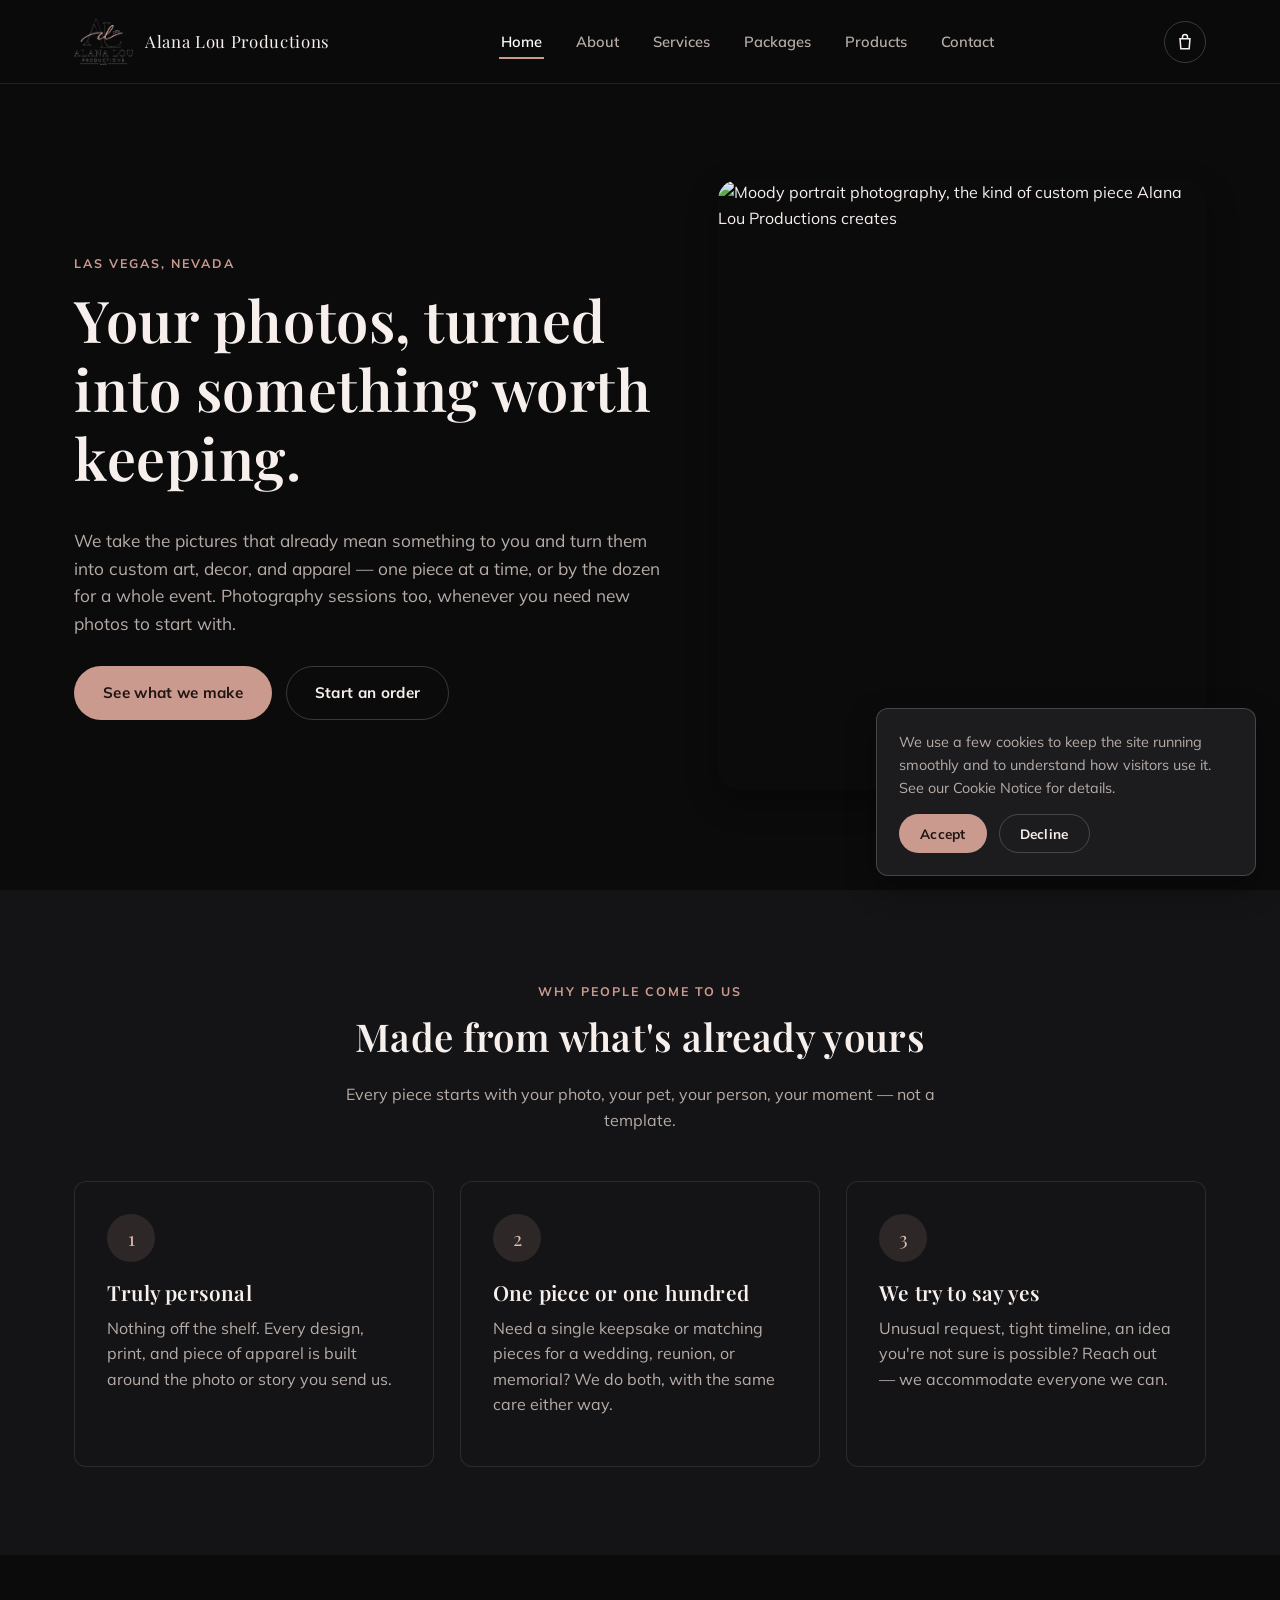
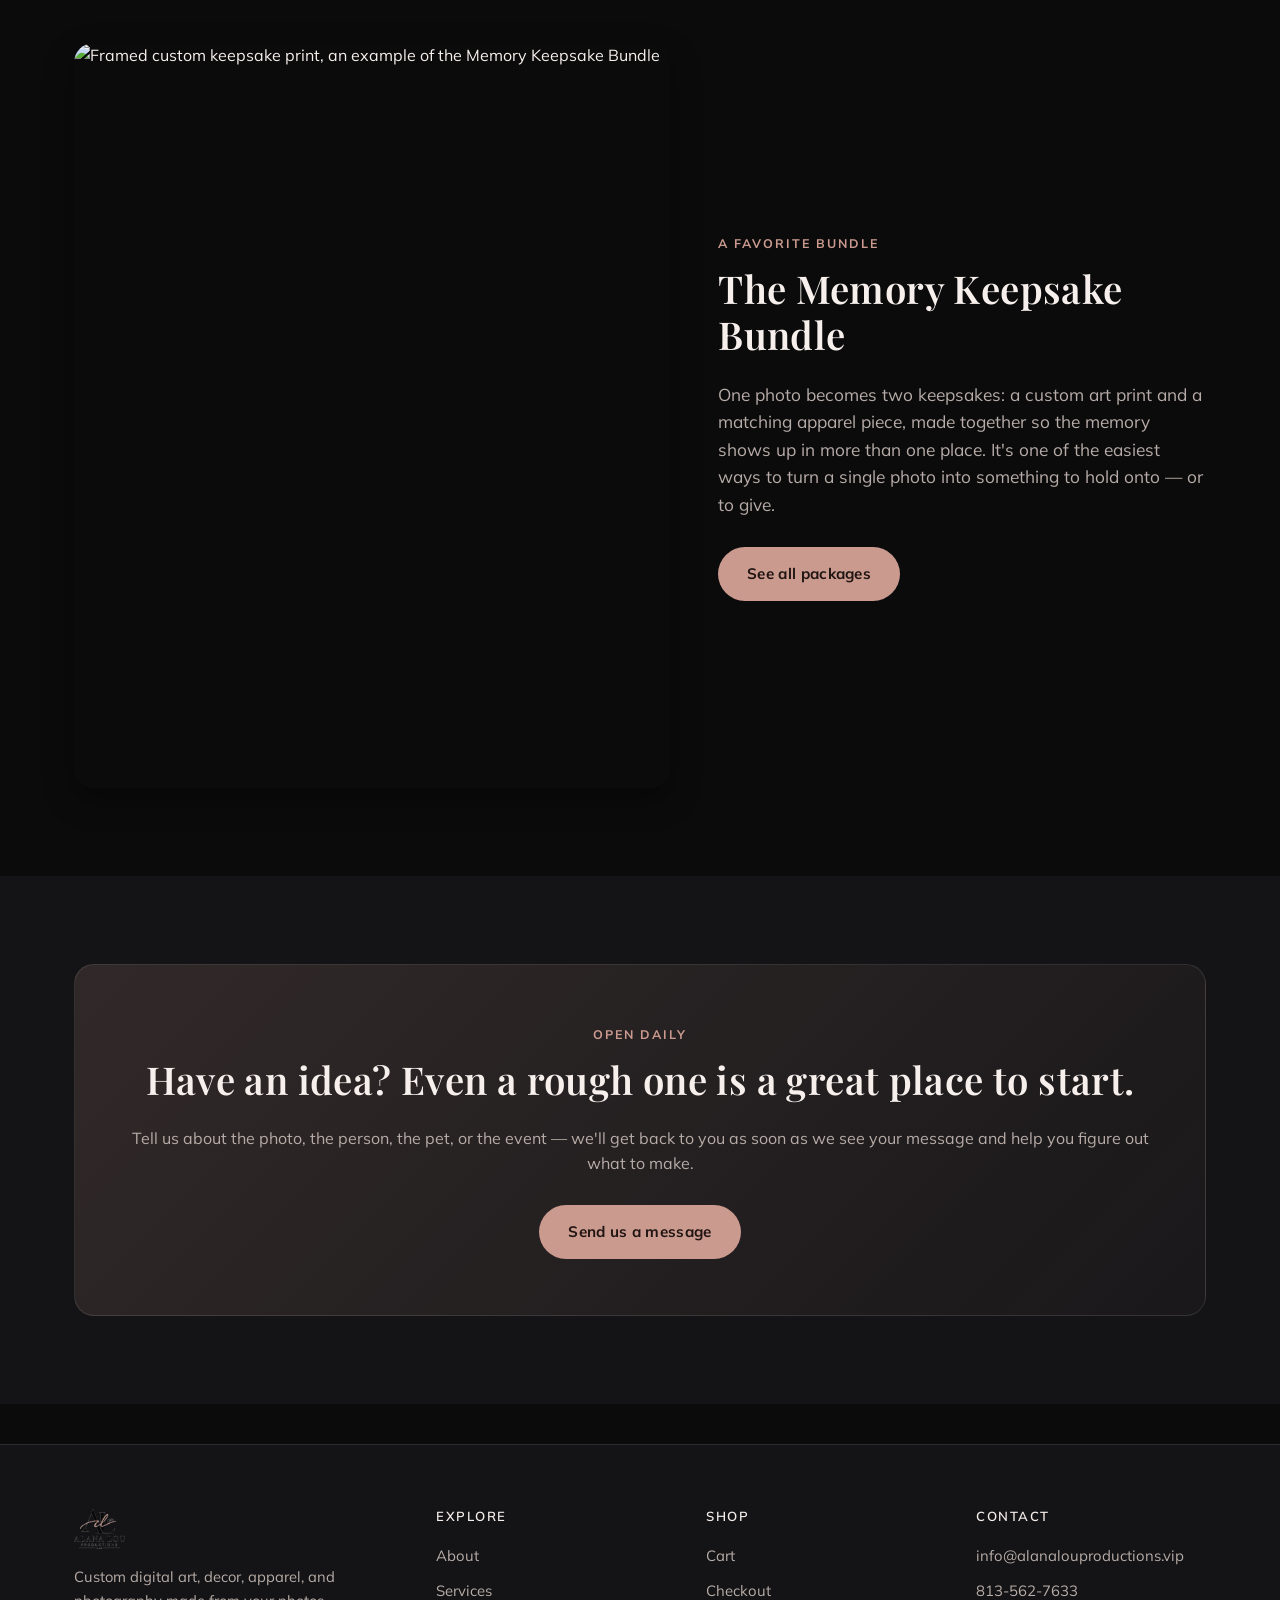
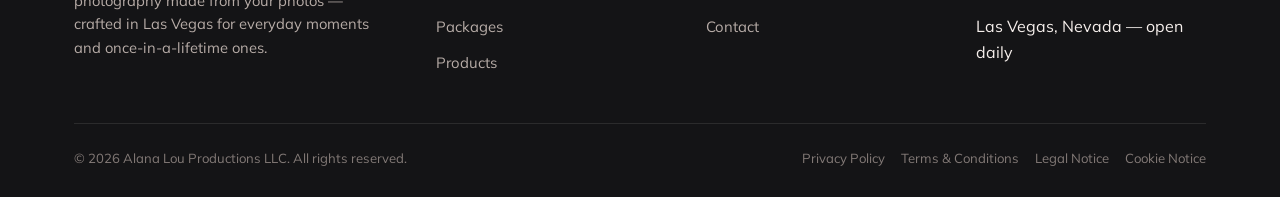
==== index.html @ 165424cf "Build full static site for Alana Lou Productions LLC Custom digital art, decor, apparel, and photogr" ====
<!DOCTYPE html>
<html lang="en">
<head>
<meta charset="UTF-8">
<meta name="viewport" content="width=device-width, initial-scale=1.0">
<title>Alana Lou Productions LLC | Custom Art, Decor &amp; Photography in Las Vegas, NV</title>
<meta name="description" content="Alana Lou Productions LLC turns your photos into custom art, decor, apparel, and keepsakes — plus photography and bulk orders for celebrations and tributes. Based in Las Vegas, NV.">
<link rel="icon" type="image/png" sizes="32x32" href="assets/images/favicon-32.png">
<link rel="icon" type="image/png" sizes="192x192" href="assets/images/favicon-192.png">
<link rel="apple-touch-icon" href="assets/images/favicon-192.png">
<link rel="stylesheet" href="assets/css/style.css">
</head>
<body>

<header class="site-header">
  <div class="container">
    <a href="index.html" class="brand">
      <img src="assets/images/logo-header.png" alt="Alana Lou Productions LLC">
      <span class="brand-text">Alana Lou Productions</span>
    </a>
    <nav class="nav-primary" aria-label="Primary">
      <ul>
        <li><a href="index.html" data-nav-link>Home</a></li>
        <li><a href="about.html" data-nav-link>About</a></li>
        <li><a href="services.html" data-nav-link>Services</a></li>
        <li><a href="packages.html" data-nav-link>Packages</a></li>
        <li><a href="products.html" data-nav-link>Products</a></li>
        <li><a href="contact.html" data-nav-link>Contact</a></li>
      </ul>
    </nav>
    <div class="header-actions">
      <a href="cart.html" class="icon-btn" aria-label="View cart">
        <svg width="20" height="20" viewBox="0 0 24 24" fill="none" stroke="currentColor" stroke-width="1.8"><path d="M6 8h12l-1 12H7L6 8Z"/><path d="M9 8V6a3 3 0 0 1 6 0v2"/></svg>
        <span class="cart-count" data-cart-count style="display:none;">0</span>
      </a>
      <button class="nav-toggle" data-nav-toggle aria-label="Open menu" aria-expanded="false">
        <svg width="20" height="20" viewBox="0 0 24 24" fill="none" stroke="currentColor" stroke-width="1.8" stroke-linecap="round"><path d="M4 7h16M4 12h16M4 17h16"/></svg>
      </button>
    </div>
  </div>
</header>

<nav class="mobile-nav" data-mobile-nav aria-label="Mobile">
  <ul>
    <li><a href="index.html" data-nav-link>Home</a></li>
    <li><a href="about.html" data-nav-link>About</a></li>
    <li><a href="services.html" data-nav-link>Services</a></li>
    <li><a href="packages.html" data-nav-link>Packages</a></li>
    <li><a href="products.html" data-nav-link>Products</a></li>
    <li><a href="contact.html" data-nav-link>Contact</a></li>
    <li><a href="cart.html" data-nav-link>Cart</a></li>
  </ul>
</nav>

<main>

  <section class="hero">
    <div class="container hero-grid">
      <div class="hero-copy">
        <span class="eyebrow">Las Vegas, Nevada</span>
        <h1>Your photos, turned into something worth keeping.</h1>
        <p>We take the pictures that already mean something to you and turn them into custom art, decor, and apparel — one piece at a time, or by the dozen for a whole event. Photography sessions too, whenever you need new photos to start with.</p>
        <div class="hero-cta">
          <a href="services.html" class="btn btn--primary">See what we make</a>
          <a href="contact.html" class="btn btn--outline">Start an order</a>
        </div>
      </div>
      <div class="hero-media">
        <img src="https://images.unsplash.com/photo-1695048962165-ee026b144c07?crop=entropy&cs=tinysrgb&fit=max&fm=jpg&q=80&w=1200" alt="Moody portrait photography, the kind of custom piece Alana Lou Productions creates" loading="eager" width="1200" height="1500">
      </div>
    </div>
  </section>

  <section class="section section--soft">
    <div class="container">
      <div class="section-head">
        <span class="eyebrow">Why people come to us</span>
        <h2>Made from what's already yours</h2>
        <p>Every piece starts with your photo, your pet, your person, your moment — not a template.</p>
      </div>
      <div class="grid grid--3">
        <div class="card">
          <div class="card-icon">1</div>
          <h3>Truly personal</h3>
          <p>Nothing off the shelf. Every design, print, and piece of apparel is built around the photo or story you send us.</p>
        </div>
        <div class="card">
          <div class="card-icon">2</div>
          <h3>One piece or one hundred</h3>
          <p>Need a single keepsake or matching pieces for a wedding, reunion, or memorial? We do both, with the same care either way.</p>
        </div>
        <div class="card">
          <div class="card-icon">3</div>
          <h3>We try to say yes</h3>
          <p>Unusual request, tight timeline, an idea you're not sure is possible? Reach out — we accommodate everyone we can.</p>
        </div>
      </div>
    </div>
  </section>

  <section class="section">
    <div class="container hero-grid">
      <div class="hero-media">
        <img src="https://images.unsplash.com/photo-1786408161444-770f9b34639e?crop=entropy&cs=tinysrgb&fit=max&fm=jpg&q=80&w=1200" alt="Framed custom keepsake print, an example of the Memory Keepsake Bundle" loading="lazy" width="1200" height="900">
      </div>
      <div class="hero-copy">
        <span class="eyebrow">A favorite bundle</span>
        <h2>The Memory Keepsake Bundle</h2>
        <p>One photo becomes two keepsakes: a custom art print and a matching apparel piece, made together so the memory shows up in more than one place. It's one of the easiest ways to turn a single photo into something to hold onto — or to give.</p>
        <div class="hero-cta">
          <a href="packages.html" class="btn btn--primary">See all packages</a>
        </div>
      </div>
    </div>
  </section>

  <section class="section section--soft">
    <div class="container">
      <div class="cta-banner">
        <span class="eyebrow">Open daily</span>
        <h2>Have an idea? Even a rough one is a great place to start.</h2>
        <p>Tell us about the photo, the person, the pet, or the event — we'll get back to you as soon as we see your message and help you figure out what to make.</p>
        <a href="contact.html" class="btn btn--primary">Send us a message</a>
      </div>
    </div>
  </section>

</main>

<footer class="site-footer">
  <div class="container">
    <div class="footer-grid">
      <div class="footer-brand">
        <img src="assets/images/logo-header.png" alt="Alana Lou Productions LLC">
        <p>Custom digital art, decor, apparel, and photography made from your photos — crafted in Las Vegas for everyday moments and once-in-a-lifetime ones.</p>
      </div>
      <div class="footer-col">
        <h4>Explore</h4>
        <ul>
          <li><a href="about.html">About</a></li>
          <li><a href="services.html">Services</a></li>
          <li><a href="packages.html">Packages</a></li>
          <li><a href="products.html">Products</a></li>
        </ul>
      </div>
      <div class="footer-col">
        <h4>Shop</h4>
        <ul>
          <li><a href="cart.html">Cart</a></li>
          <li><a href="checkout.html">Checkout</a></li>
          <li><a href="contact.html">Contact</a></li>
        </ul>
      </div>
      <div class="footer-col">
        <h4>Contact</h4>
        <ul>
          <li><a href="mailto:info@alanalouproductions.vip">info@alanalouproductions.vip</a></li>
          <li><a href="tel:+18135627633">813-562-7633</a></li>
          <li>Las Vegas, Nevada — open daily</li>
        </ul>
      </div>
    </div>
    <div class="footer-bottom">
      <span>&copy; <span data-year></span> Alana Lou Productions LLC. All rights reserved.</span>
      <div class="legal-links">
        <a href="privacy-policy.html">Privacy Policy</a>
        <a href="terms-conditions.html">Terms &amp; Conditions</a>
        <a href="legal-notice.html">Legal Notice</a>
        <a href="cookies-notice.html">Cookie Notice</a>
      </div>
    </div>
  </div>
</footer>

<div class="cookie-banner" data-cookie-banner>
  <p>We use a few cookies to keep the site running smoothly and to understand how visitors use it. See our <a href="cookies-notice.html">Cookie Notice</a> for details.</p>
  <div class="cookie-actions">
    <button class="btn btn--primary btn--sm" data-cookie-accept>Accept</button>
    <button class="btn btn--outline btn--sm" data-cookie-decline>Decline</button>
  </div>
</div>

<script src="assets/js/cart.js"></script>
<script src="assets/js/main.js"></script>
</body>
</html>
---- assets/css/style.css ----
/* =========================================================
   Alana Lou Productions LLC — shared stylesheet
   Palette + type are defined once below; change here to
   restyle the whole site.
   ========================================================= */

@import url('https://fonts.googleapis.com/css2?family=Playfair+Display:ital,wght@0,500;0,600;0,700;1,500&family=Mulish:wght@400;500;600;700;800&display=swap');

:root{
  /* Core palette — pulled from the ALP logo (black / dusty rose / white) */
  --color-bg: #0b0b0c;
  --color-bg-soft: #141416;
  --color-bg-elevated: #1c1c1f;
  --color-border: rgba(245, 239, 236, 0.1);
  --color-border-strong: rgba(245, 239, 236, 0.2);

  --color-text: #f6efec;
  --color-text-muted: #b7aca7;
  --color-text-faint: #837a77;

  --color-rose: #cb9a8f;
  --color-rose-light: #e3bdb2;
  --color-rose-dark: #a97c6f;
  --color-white: #ffffff;

  --color-success: #8fbf9f;
  --color-error: #d98f8f;

  --font-display: 'Playfair Display', Georgia, serif;
  --font-body: 'Mulish', -apple-system, BlinkMacSystemFont, 'Segoe UI', sans-serif;

  --container-w: 1180px;
  --radius-sm: 6px;
  --radius-md: 12px;
  --radius-lg: 20px;
  --shadow-card: 0 12px 30px rgba(0,0,0,0.35);

  --header-h: 84px;
}

*, *::before, *::after{ box-sizing: border-box; }

html{ scroll-behavior: smooth; }

body{
  margin: 0;
  background: var(--color-bg);
  color: var(--color-text);
  font-family: var(--font-body);
  font-size: 16px;
  line-height: 1.6;
  -webkit-font-smoothing: antialiased;
}

img{ max-width: 100%; display: block; }

a{ color: inherit; text-decoration: none; }

h1, h2, h3, h4{
  font-family: var(--font-display);
  font-weight: 600;
  line-height: 1.2;
  margin: 0 0 0.6em;
  letter-spacing: 0.01em;
}

h1{ font-size: clamp(2.2rem, 5vw, 3.6rem); }
h2{ font-size: clamp(1.7rem, 3.5vw, 2.4rem); }
h3{ font-size: 1.3rem; }

p{ margin: 0 0 1em; color: var(--color-text-muted); }

.container{
  width: 100%;
  max-width: var(--container-w);
  margin: 0 auto;
  padding: 0 24px;
}

.eyebrow{
  display: inline-block;
  font-family: var(--font-body);
  font-size: 0.78rem;
  font-weight: 700;
  letter-spacing: 0.16em;
  text-transform: uppercase;
  color: var(--color-rose);
  margin-bottom: 0.9em;
}

.section{ padding: 88px 0; }
.section--tight{ padding: 56px 0; }
.section--soft{ background: var(--color-bg-soft); }

.section-head{
  max-width: 640px;
  margin: 0 auto 48px;
  text-align: center;
}
.section-head p{ margin: 0; }

/* ---------- Buttons ---------- */
.btn{
  display: inline-flex;
  align-items: center;
  justify-content: center;
  gap: 8px;
  padding: 14px 28px;
  border-radius: 999px;
  font-family: var(--font-body);
  font-weight: 700;
  font-size: 0.95rem;
  letter-spacing: 0.02em;
  border: 1px solid transparent;
  cursor: pointer;
  transition: transform 0.15s ease, background 0.2s ease, border-color 0.2s ease, color 0.2s ease;
  white-space: nowrap;
}
.btn:hover{ transform: translateY(-2px); }
.btn:active{ transform: translateY(0); }

.btn--primary{
  background: var(--color-rose);
  color: #201512;
}
.btn--primary:hover{ background: var(--color-rose-light); }

.btn--outline{
  background: transparent;
  border-color: var(--color-border-strong);
  color: var(--color-text);
}
.btn--outline:hover{ border-color: var(--color-rose); color: var(--color-rose-light); }

.btn--block{ width: 100%; }
.btn--sm{ padding: 10px 20px; font-size: 0.85rem; }
.btn[disabled]{ opacity: 0.5; cursor: not-allowed; transform: none; }

/* ---------- Header / Nav ---------- */
.site-header{
  position: sticky;
  top: 0;
  z-index: 500;
  height: var(--header-h);
  display: flex;
  align-items: center;
  background: rgba(11,11,12,0.86);
  backdrop-filter: blur(10px);
  border-bottom: 1px solid var(--color-border);
}
.site-header .container{
  display: flex;
  align-items: center;
  justify-content: space-between;
  gap: 24px;
}
.brand{ display: flex; align-items: center; gap: 12px; }
.brand img{ height: 46px; width: auto; }
.brand-text{ display: none; }

.nav-primary{ display: none; }
.nav-primary ul{
  display: flex;
  gap: 30px;
  list-style: none;
  margin: 0; padding: 0;
}
.nav-primary a{
  font-size: 0.92rem;
  font-weight: 600;
  color: var(--color-text-muted);
  padding: 6px 2px;
  border-bottom: 2px solid transparent;
  transition: color 0.2s ease, border-color 0.2s ease;
}
.nav-primary a:hover,
.nav-primary a.active{
  color: var(--color-white);
  border-color: var(--color-rose);
}

.header-actions{ display: flex; align-items: center; gap: 14px; }

.icon-btn{
  position: relative;
  display: inline-flex;
  align-items: center;
  justify-content: center;
  width: 42px; height: 42px;
  border-radius: 999px;
  border: 1px solid var(--color-border-strong);
  background: transparent;
  color: var(--color-text);
  cursor: pointer;
}
.icon-btn:hover{ border-color: var(--color-rose); }
.cart-count{
  position: absolute;
  top: -6px; right: -6px;
  min-width: 20px; height: 20px;
  padding: 0 5px;
  border-radius: 999px;
  background: var(--color-rose);
  color: #201512;
  font-size: 0.68rem;
  font-weight: 800;
  display: flex; align-items: center; justify-content: center;
}

.nav-toggle{
  display: inline-flex;
  align-items: center; justify-content: center;
  width: 42px; height: 42px;
  border-radius: 999px;
  border: 1px solid var(--color-border-strong);
  background: transparent;
  color: var(--color-text);
  cursor: pointer;
}

.mobile-nav{
  position: fixed;
  inset: var(--header-h) 0 0 0;
  background: var(--color-bg);
  z-index: 400;
  padding: 32px 24px;
  display: none;
  overflow-y: auto;
}
.mobile-nav.is-open{ display: block; }
.mobile-nav ul{ list-style: none; margin: 0; padding: 0; }
.mobile-nav li{ border-bottom: 1px solid var(--color-border); }
.mobile-nav a{
  display: block;
  padding: 18px 4px;
  font-family: var(--font-display);
  font-size: 1.3rem;
}
.mobile-nav a.active{ color: var(--color-rose-light); }

@media (min-width: 900px){
  .brand-text{ display: block; font-family: var(--font-display); font-size: 1.05rem; letter-spacing: 0.04em; }
  .nav-primary{ display: block; }
  .nav-toggle{ display: none; }
  .mobile-nav{ display: none !important; }
}

/* ---------- Hero ---------- */
.hero{
  position: relative;
  padding: 96px 0 100px;
  overflow: hidden;
}
.hero-grid{
  display: grid;
  gap: 48px;
  align-items: center;
}
.hero-media{
  border-radius: var(--radius-lg);
  overflow: hidden;
  box-shadow: var(--shadow-card);
  aspect-ratio: 4/5;
}
.hero-media img{ width: 100%; height: 100%; object-fit: cover; }
.hero-copy p{ font-size: 1.08rem; }
.hero-cta{ display: flex; flex-wrap: wrap; gap: 14px; margin-top: 28px; }

@media (min-width: 860px){
  .hero-grid{ grid-template-columns: 1.1fr 0.9fr; }
}

/* ---------- Cards ---------- */
.card{
  background: var(--color-bg-soft);
  border: 1px solid var(--color-border);
  border-radius: var(--radius-md);
  padding: 32px;
  height: 100%;
}
.card h3{ margin-bottom: 0.5em; }
.card-icon{
  width: 48px; height: 48px;
  border-radius: 999px;
  background: rgba(203,154,143,0.14);
  color: var(--color-rose-light);
  display: flex; align-items: center; justify-content: center;
  margin-bottom: 18px;
  font-family: var(--font-display);
  font-size: 1.2rem;
}

.grid{ display: grid; gap: 26px; }
.grid--3{ grid-template-columns: 1fr; }
.grid--2{ grid-template-columns: 1fr; }
.grid--4{ grid-template-columns: repeat(2, 1fr); }
@media (min-width: 700px){
  .grid--2{ grid-template-columns: 1fr 1fr; }
  .grid--3{ grid-template-columns: repeat(3, 1fr); }
  .grid--4{ grid-template-columns: repeat(2, 1fr); }
}
@media (min-width: 980px){
  .grid--4{ grid-template-columns: repeat(4, 1fr); }
}

/* ---------- Stats row ---------- */
.stats{
  display: grid;
  grid-template-columns: repeat(2, 1fr);
  gap: 24px;
  text-align: center;
}
@media (min-width: 700px){ .stats{ grid-template-columns: repeat(4, 1fr); } }
.stat h3{
  font-size: clamp(1.8rem, 4vw, 2.6rem);
  color: var(--color-rose-light);
  margin-bottom: 0.2em;
}
.stat p{ margin: 0; font-size: 0.9rem; text-transform: uppercase; letter-spacing: 0.08em; }

/* ---------- Product / offering cards ---------- */
.offer-card{
  background: var(--color-bg-soft);
  border: 1px solid var(--color-border);
  border-radius: var(--radius-md);
  overflow: hidden;
  display: flex;
  flex-direction: column;
  transition: border-color 0.2s ease, transform 0.2s ease;
}
.offer-card:hover{ border-color: var(--color-border-strong); transform: translateY(-4px); }
.offer-media{ aspect-ratio: 5/4; overflow: hidden; background: var(--color-bg-elevated); }
.offer-media img{ width: 100%; height: 100%; object-fit: cover; }
.offer-body{ padding: 22px 22px 24px; display: flex; flex-direction: column; gap: 10px; flex: 1; }
.offer-body h3{ margin: 0; }
.offer-body p{ margin: 0; font-size: 0.94rem; flex: 1; }
.offer-price{
  font-family: var(--font-display);
  font-size: 1.2rem;
  color: var(--color-rose-light);
}
.offer-price span{ font-size: 0.8rem; color: var(--color-text-faint); font-family: var(--font-body); }
.offer-foot{ display: flex; align-items: center; justify-content: space-between; gap: 12px; margin-top: 6px; }

/* ---------- CTA banner ---------- */
.cta-banner{
  border-radius: var(--radius-lg);
  padding: 56px 40px;
  background: linear-gradient(135deg, rgba(203,154,143,0.16), rgba(203,154,143,0.03));
  border: 1px solid var(--color-border);
  text-align: center;
}
.cta-banner .btn{ margin-top: 12px; }

/* ---------- Footer ---------- */
.site-footer{
  background: var(--color-bg-soft);
  border-top: 1px solid var(--color-border);
  padding: 64px 0 28px;
  margin-top: 40px;
}
.footer-grid{
  display: grid;
  gap: 40px;
  margin-bottom: 48px;
}
@media (min-width: 780px){
  .footer-grid{ grid-template-columns: 1.4fr 1fr 1fr 1fr; }
}
.footer-brand img{ height: 40px; margin-bottom: 16px; }
.footer-brand p{ max-width: 320px; font-size: 0.92rem; }
.footer-col h4{
  font-family: var(--font-body);
  font-size: 0.82rem;
  letter-spacing: 0.12em;
  text-transform: uppercase;
  color: var(--color-text);
  margin-bottom: 18px;
}
.footer-col ul{ list-style: none; margin: 0; padding: 0; display: flex; flex-direction: column; gap: 10px; }
.footer-col a{ color: var(--color-text-muted); font-size: 0.93rem; }
.footer-col a:hover{ color: var(--color-rose-light); }
.footer-bottom{
  border-top: 1px solid var(--color-border);
  padding-top: 24px;
  display: flex;
  flex-wrap: wrap;
  gap: 12px 24px;
  justify-content: space-between;
  align-items: center;
  font-size: 0.82rem;
  color: var(--color-text-faint);
}
.footer-bottom .legal-links{ display: flex; flex-wrap: wrap; gap: 16px; }

/* ---------- Forms ---------- */
.form-grid{ display: grid; gap: 20px; }
@media (min-width: 620px){ .form-grid--2{ grid-template-columns: 1fr 1fr; } }

.field{ display: flex; flex-direction: column; gap: 8px; }
.field label{ font-size: 0.86rem; font-weight: 700; letter-spacing: 0.02em; }
.field .hint{ font-size: 0.78rem; color: var(--color-text-faint); }

input[type="text"], input[type="email"], input[type="tel"], input[type="number"], select, textarea{
  width: 100%;
  padding: 13px 16px;
  border-radius: var(--radius-sm);
  border: 1px solid var(--color-border-strong);
  background: var(--color-bg-soft);
  color: var(--color-text);
  font-family: var(--font-body);
  font-size: 0.96rem;
}
textarea{ resize: vertical; min-height: 130px; }
input:focus, select:focus, textarea:focus{
  outline: none;
  border-color: var(--color-rose);
  box-shadow: 0 0 0 3px rgba(203,154,143,0.18);
}
::placeholder{ color: var(--color-text-faint); }

.checkbox-field{ display: flex; gap: 10px; align-items: flex-start; }
.checkbox-field input{ margin-top: 4px; width: 18px; height: 18px; accent-color: var(--color-rose); }
.checkbox-field label{ font-weight: 400; font-size: 0.88rem; color: var(--color-text-muted); }

.form-note{ font-size: 0.85rem; color: var(--color-text-faint); margin-top: 14px; }
.form-status{ margin-top: 16px; font-size: 0.92rem; padding: 12px 16px; border-radius: var(--radius-sm); display: none; }
.form-status.is-visible{ display: block; }
.form-status.is-success{ background: rgba(143,191,159,0.14); color: var(--color-success); display: block; }
.form-status.is-error{ background: rgba(217,143,143,0.14); color: var(--color-error); display: block; }

/* ---------- Contact info card ---------- */
.info-list{ list-style: none; margin: 0; padding: 0; display: flex; flex-direction: column; gap: 18px; }
.info-list li{ display: flex; gap: 14px; align-items: flex-start; }
.info-list .icon-badge{
  width: 40px; height: 40px; border-radius: 999px;
  background: rgba(203,154,143,0.14); color: var(--color-rose-light);
  display: flex; align-items: center; justify-content: center; flex-shrink: 0;
  font-size: 1rem;
}
.info-list strong{ display: block; color: var(--color-text); }
.info-list span, .info-list a{ font-size: 0.92rem; color: var(--color-text-muted); }

/* ---------- Cart / checkout ---------- */
.cart-table{ width: 100%; border-collapse: collapse; }
.cart-table th{
  text-align: left;
  font-size: 0.78rem;
  letter-spacing: 0.08em;
  text-transform: uppercase;
  color: var(--color-text-faint);
  padding: 0 0 14px;
  border-bottom: 1px solid var(--color-border);
}
.cart-table td{
  padding: 18px 0;
  border-bottom: 1px solid var(--color-border);
  vertical-align: middle;
}
.cart-row-item{ display: flex; gap: 14px; align-items: center; }
.cart-row-item .name{ font-weight: 700; color: var(--color-text); }
.cart-row-item .meta{ font-size: 0.82rem; color: var(--color-text-faint); }
.qty-control{ display: inline-flex; align-items: center; gap: 10px; }
.qty-control button{
  width: 30px; height: 30px; border-radius: 999px;
  border: 1px solid var(--color-border-strong); background: transparent; color: var(--color-text);
  cursor: pointer; font-size: 1rem;
}
.remove-link{ font-size: 0.82rem; color: var(--color-text-faint); text-decoration: underline; cursor: pointer; background: none; border: none; padding: 0; font-family: var(--font-body); }
.remove-link:hover{ color: var(--color-error); }

.summary-card{
  background: var(--color-bg-soft);
  border: 1px solid var(--color-border);
  border-radius: var(--radius-md);
  padding: 28px;
}
.summary-row{ display: flex; justify-content: space-between; padding: 10px 0; font-size: 0.94rem; color: var(--color-text-muted); }
.summary-row.total{ border-top: 1px solid var(--color-border); margin-top: 6px; padding-top: 18px; font-size: 1.15rem; color: var(--color-text); font-weight: 700; }
.empty-state{ text-align: center; padding: 60px 20px; }
.empty-state .icon{ font-size: 2.4rem; margin-bottom: 12px; }

/* ---------- Misc pages ---------- */
.page-hero{ padding: 64px 0 20px; text-align: center; }
.page-hero .eyebrow{ margin-bottom: 0.4em; }
.breadcrumb{ font-size: 0.85rem; color: var(--color-text-faint); margin-bottom: 10px; }

.legal-content{ max-width: 780px; margin: 0 auto; }
.legal-content h2{ margin-top: 1.6em; }
.legal-content h3{ margin-top: 1.2em; color: var(--color-rose-light); }
.legal-content ul{ color: var(--color-text-muted); padding-left: 1.2em; }
.legal-content li{ margin-bottom: 0.5em; }
.legal-content table{ width: 100%; border-collapse: collapse; margin: 1.4em 0; font-size: 0.92rem; }
.legal-content th, .legal-content td{ text-align: left; padding: 10px 12px; border: 1px solid var(--color-border); color: var(--color-text-muted); }
.legal-content th{ color: var(--color-text); background: var(--color-bg-soft); }
.legal-content .updated{ color: var(--color-text-faint); font-size: 0.88rem; }

.error-page{ text-align: center; padding: 120px 0; }
.error-page .code{ font-family: var(--font-display); font-size: 6rem; color: var(--color-rose); line-height: 1; }

/* ---------- Cookie banner ---------- */
.cookie-banner{
  position: fixed;
  left: 16px; right: 16px; bottom: 16px;
  z-index: 900;
  background: var(--color-bg-elevated);
  border: 1px solid var(--color-border-strong);
  border-radius: var(--radius-md);
  padding: 22px;
  box-shadow: var(--shadow-card);
  display: none;
}
.cookie-banner.is-visible{ display: block; }
.cookie-banner p{ margin: 0 0 14px; font-size: 0.9rem; }
.cookie-actions{ display: flex; flex-wrap: wrap; gap: 12px; }
@media (min-width: 700px){
  .cookie-banner{ left: auto; right: 24px; bottom: 24px; max-width: 380px; }
}

/* ---------- Utility ---------- */
.text-center{ text-align: center; }
.mt-0{ margin-top: 0; }
.visually-hidden{
  position: absolute !important; width: 1px; height: 1px; overflow: hidden;
  clip: rect(0 0 0 0); white-space: nowrap;
}
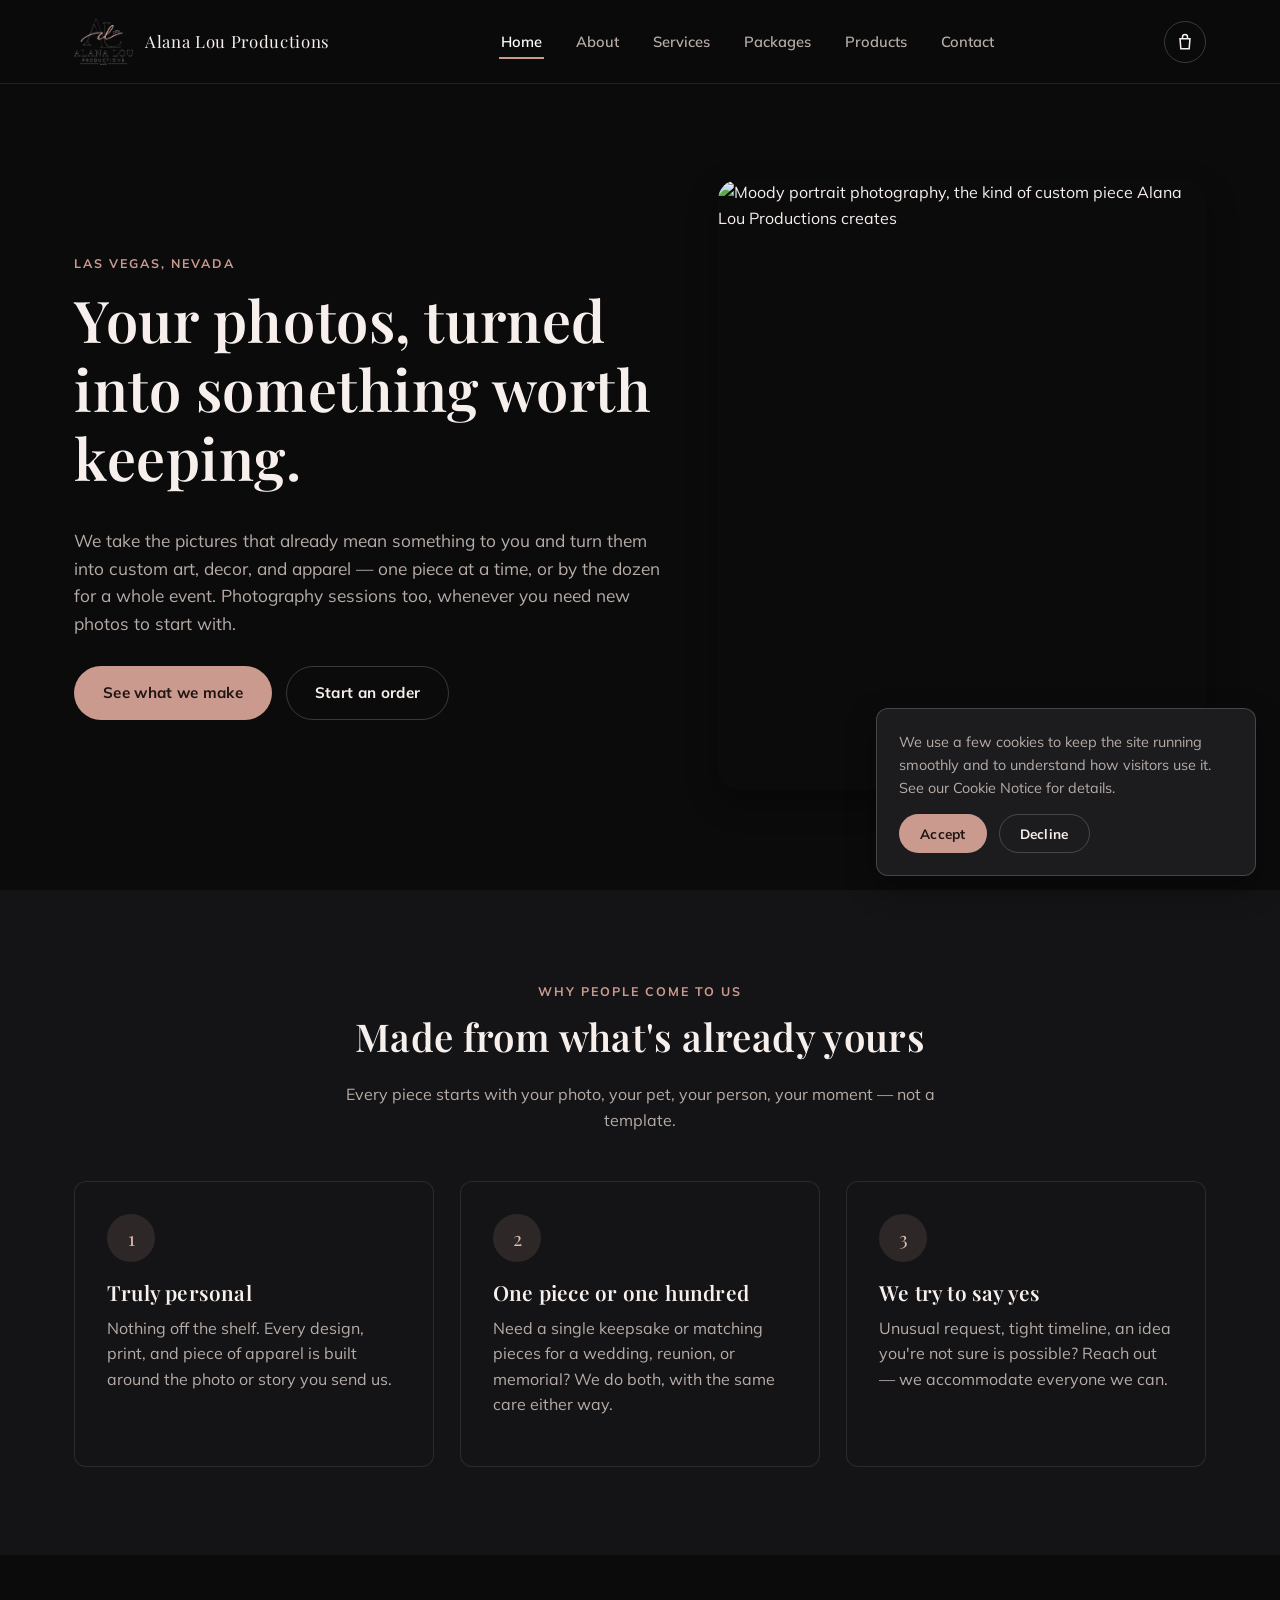
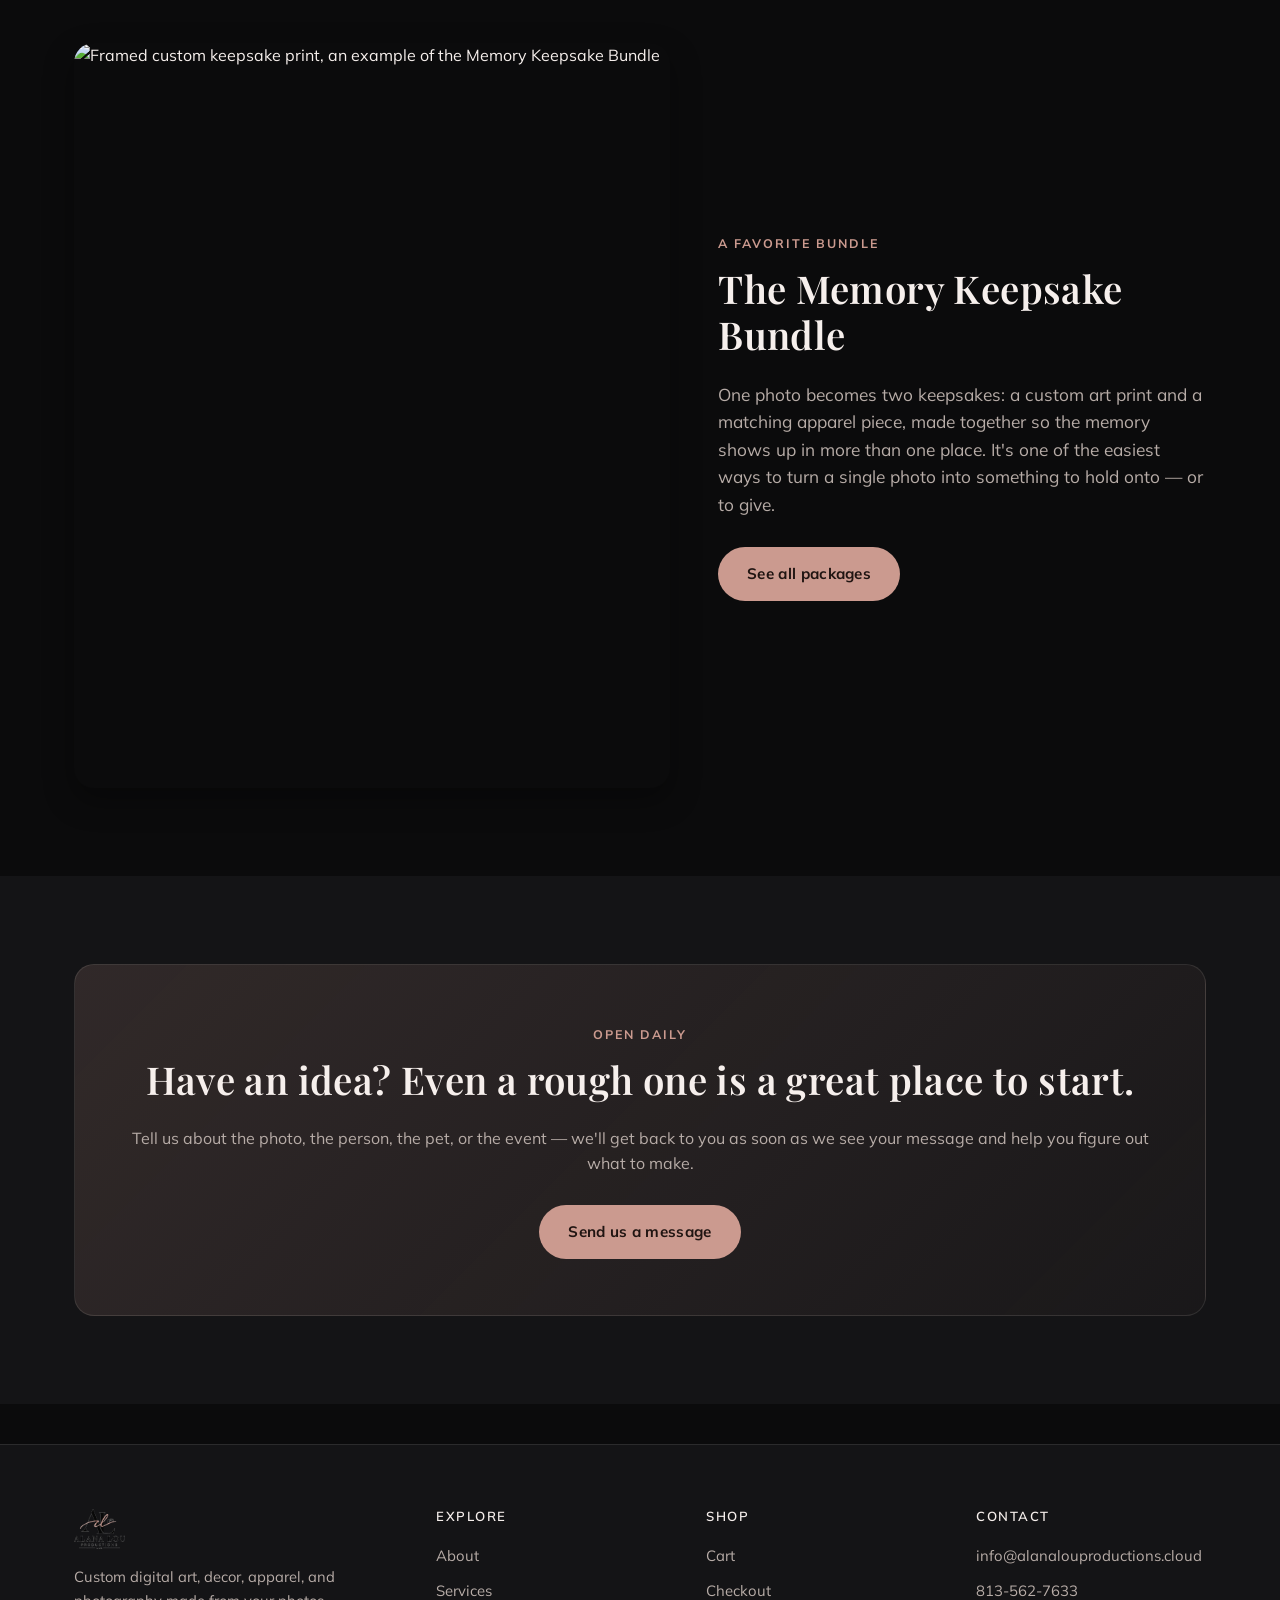
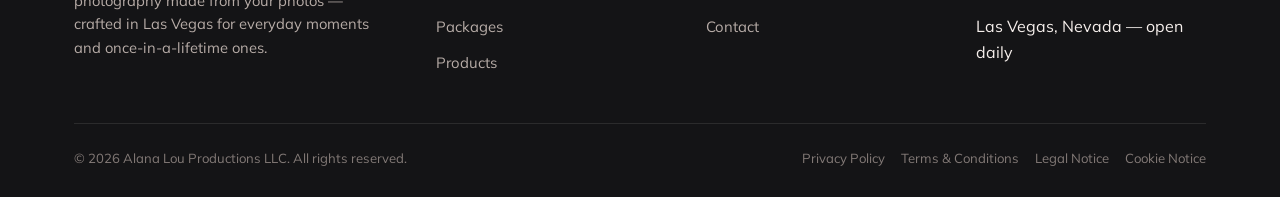
==== commit 2e6bd06a: "Switch contact email domain to .cloud Update info@alanalouproductions.vip to info@alanalouproduction" ====
--- a/index.html
+++ b/index.html
@@ -154,7 +154,7 @@
       <div class="footer-col">
         <h4>Contact</h4>
         <ul>
-          <li><a href="mailto:info@alanalouproductions.vip">info@alanalouproductions.vip</a></li>
+          <li><a href="mailto:info@alanalouproductions.cloud">info@alanalouproductions.cloud</a></li>
           <li><a href="tel:+18135627633">813-562-7633</a></li>
           <li>Las Vegas, Nevada — open daily</li>
         </ul>
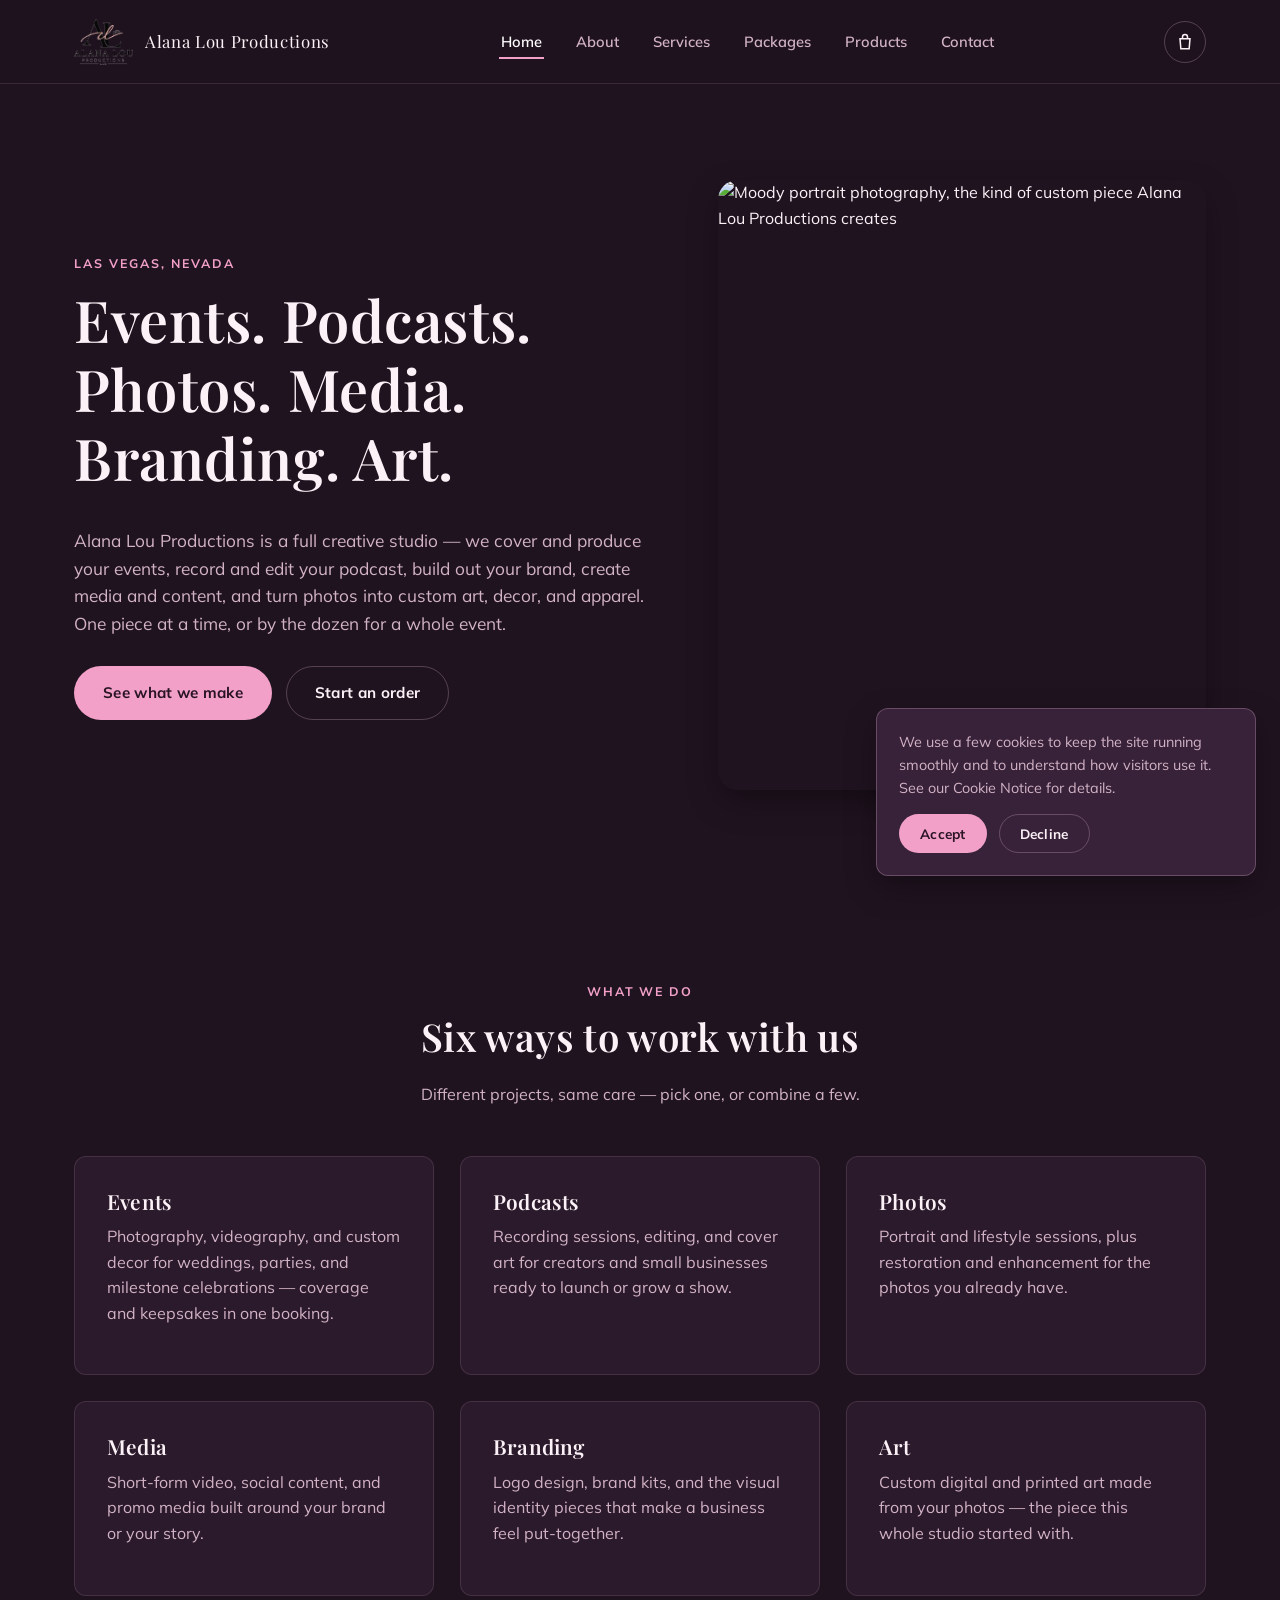
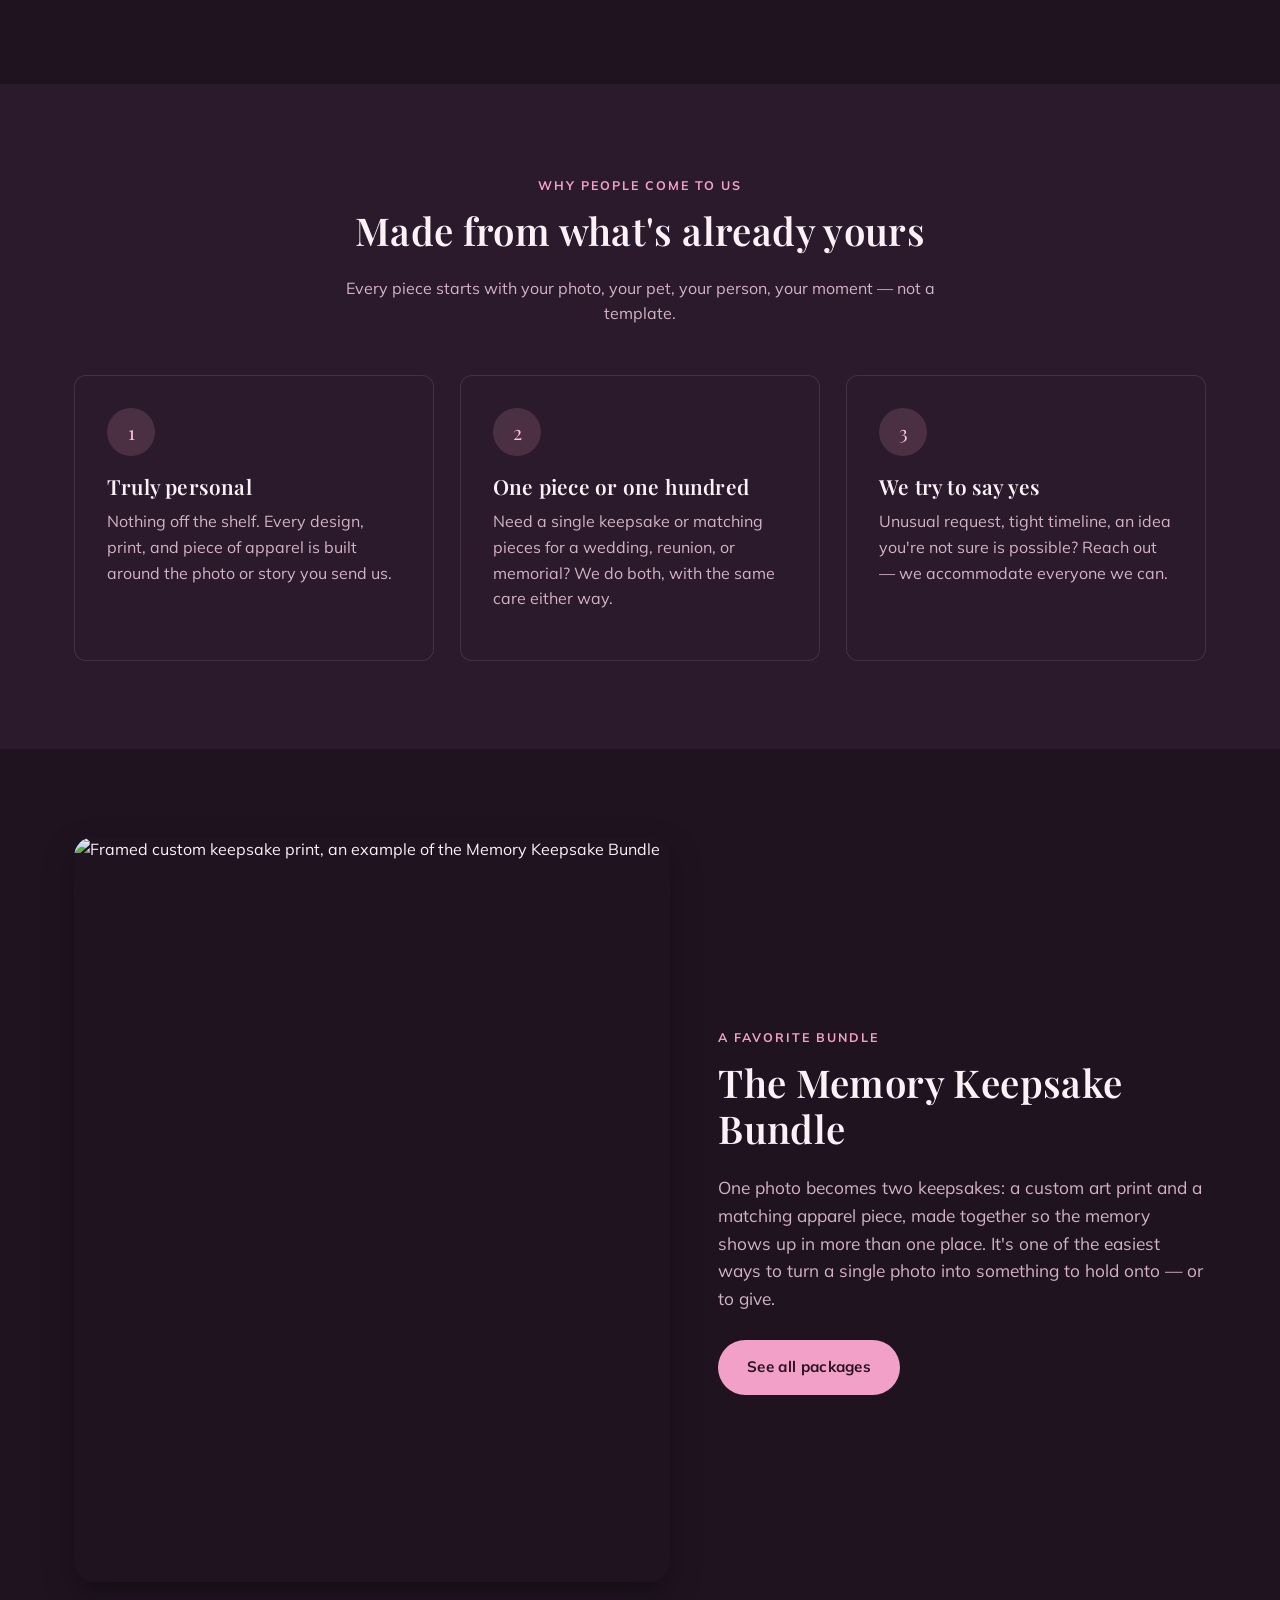
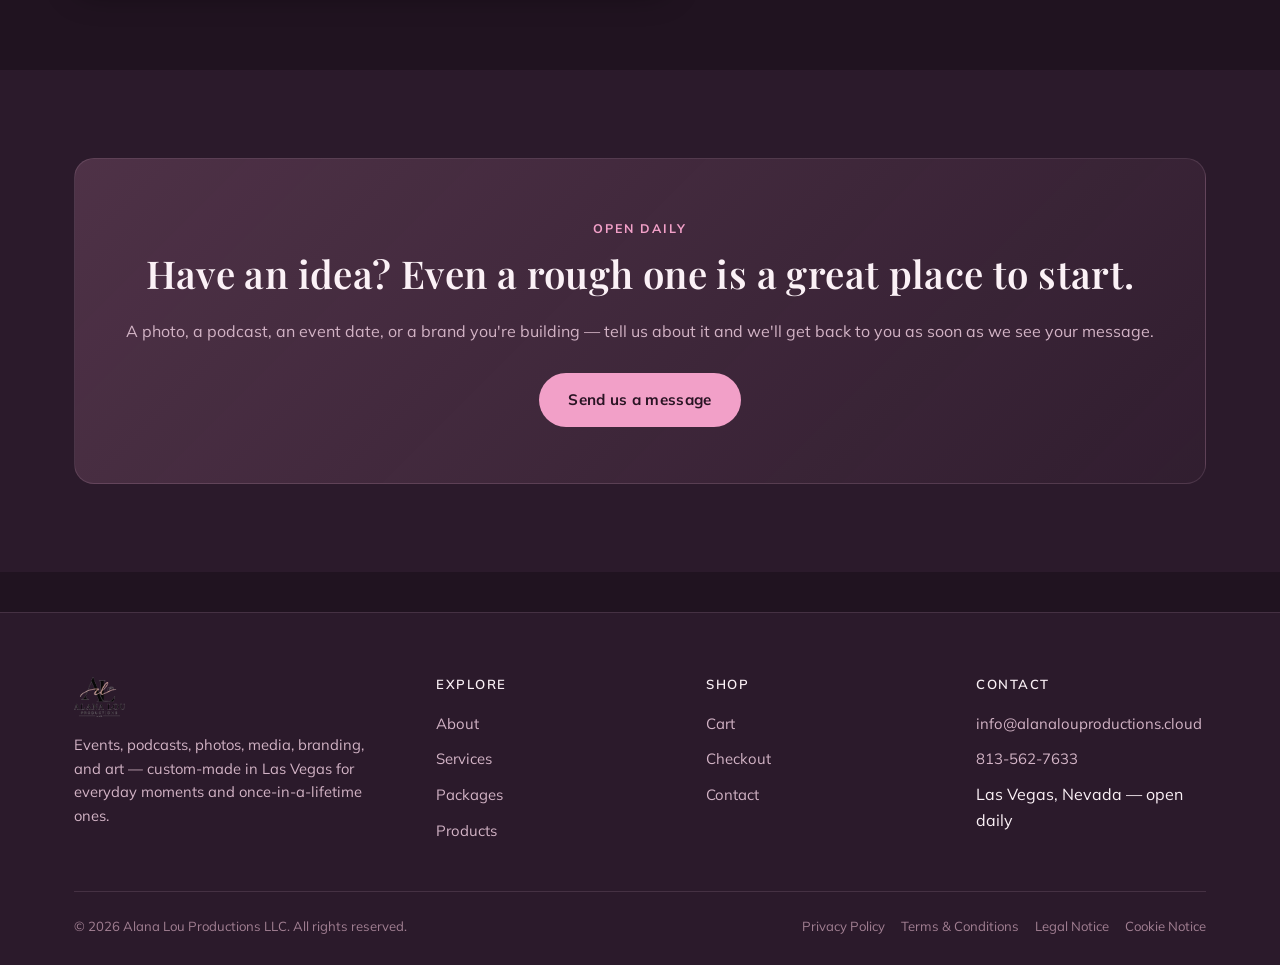
==== commit 86c60a95: "Broaden site to full service range and refresh palette Expand copy and catalog to reflect all six ca" ====
--- a/index.html
+++ b/index.html
@@ -3,8 +3,8 @@
 <head>
 <meta charset="UTF-8">
 <meta name="viewport" content="width=device-width, initial-scale=1.0">
-<title>Alana Lou Productions LLC | Custom Art, Decor &amp; Photography in Las Vegas, NV</title>
-<meta name="description" content="Alana Lou Productions LLC turns your photos into custom art, decor, apparel, and keepsakes — plus photography and bulk orders for celebrations and tributes. Based in Las Vegas, NV.">
+<title>Alana Lou Productions LLC | Events, Podcasts, Photos, Media, Branding &amp; Art</title>
+<meta name="description" content="Alana Lou Productions LLC is a full creative studio in Las Vegas, NV — event coverage and production, podcast recording, media and content, brand design, custom art, and photography.">
 <link rel="icon" type="image/png" sizes="32x32" href="assets/images/favicon-32.png">
 <link rel="icon" type="image/png" sizes="192x192" href="assets/images/favicon-192.png">
 <link rel="apple-touch-icon" href="assets/images/favicon-192.png">
@@ -58,8 +58,8 @@
     <div class="container hero-grid">
       <div class="hero-copy">
         <span class="eyebrow">Las Vegas, Nevada</span>
-        <h1>Your photos, turned into something worth keeping.</h1>
-        <p>We take the pictures that already mean something to you and turn them into custom art, decor, and apparel — one piece at a time, or by the dozen for a whole event. Photography sessions too, whenever you need new photos to start with.</p>
+        <h1>Events. Podcasts. Photos. Media. Branding. Art.</h1>
+        <p>Alana Lou Productions is a full creative studio — we cover and produce your events, record and edit your podcast, build out your brand, create media and content, and turn photos into custom art, decor, and apparel. One piece at a time, or by the dozen for a whole event.</p>
         <div class="hero-cta">
           <a href="services.html" class="btn btn--primary">See what we make</a>
           <a href="contact.html" class="btn btn--outline">Start an order</a>
@@ -67,6 +67,42 @@
       </div>
       <div class="hero-media">
         <img src="https://images.unsplash.com/photo-1695048962165-ee026b144c07?crop=entropy&cs=tinysrgb&fit=max&fm=jpg&q=80&w=1200" alt="Moody portrait photography, the kind of custom piece Alana Lou Productions creates" loading="eager" width="1200" height="1500">
+      </div>
+    </div>
+  </section>
+
+  <section class="section">
+    <div class="container">
+      <div class="section-head">
+        <span class="eyebrow">What we do</span>
+        <h2>Six ways to work with us</h2>
+        <p>Different projects, same care — pick one, or combine a few.</p>
+      </div>
+      <div class="grid grid--3">
+        <div class="card">
+          <h3>Events</h3>
+          <p>Photography, videography, and custom decor for weddings, parties, and milestone celebrations — coverage and keepsakes in one booking.</p>
+        </div>
+        <div class="card">
+          <h3>Podcasts</h3>
+          <p>Recording sessions, editing, and cover art for creators and small businesses ready to launch or grow a show.</p>
+        </div>
+        <div class="card">
+          <h3>Photos</h3>
+          <p>Portrait and lifestyle sessions, plus restoration and enhancement for the photos you already have.</p>
+        </div>
+        <div class="card">
+          <h3>Media</h3>
+          <p>Short-form video, social content, and promo media built around your brand or your story.</p>
+        </div>
+        <div class="card">
+          <h3>Branding</h3>
+          <p>Logo design, brand kits, and the visual identity pieces that make a business feel put-together.</p>
+        </div>
+        <div class="card">
+          <h3>Art</h3>
+          <p>Custom digital and printed art made from your photos — the piece this whole studio started with.</p>
+        </div>
       </div>
     </div>
   </section>
@@ -119,7 +155,7 @@
       <div class="cta-banner">
         <span class="eyebrow">Open daily</span>
         <h2>Have an idea? Even a rough one is a great place to start.</h2>
-        <p>Tell us about the photo, the person, the pet, or the event — we'll get back to you as soon as we see your message and help you figure out what to make.</p>
+        <p>A photo, a podcast, an event date, or a brand you're building — tell us about it and we'll get back to you as soon as we see your message.</p>
         <a href="contact.html" class="btn btn--primary">Send us a message</a>
       </div>
     </div>
@@ -132,7 +168,7 @@
     <div class="footer-grid">
       <div class="footer-brand">
         <img src="assets/images/logo-header.png" alt="Alana Lou Productions LLC">
-        <p>Custom digital art, decor, apparel, and photography made from your photos — crafted in Las Vegas for everyday moments and once-in-a-lifetime ones.</p>
+        <p>Events, podcasts, photos, media, branding, and art — custom-made in Las Vegas for everyday moments and once-in-a-lifetime ones.</p>
       </div>
       <div class="footer-col">
         <h4>Explore</h4>
--- a/assets/css/style.css
+++ b/assets/css/style.css
@@ -7,20 +7,21 @@
 @import url('https://fonts.googleapis.com/css2?family=Playfair+Display:ital,wght@0,500;0,600;0,700;1,500&family=Mulish:wght@400;500;600;700;800&display=swap');
 
 :root{
-  /* Core palette — pulled from the ALP logo (black / dusty rose / white) */
-  --color-bg: #0b0b0c;
-  --color-bg-soft: #141416;
-  --color-bg-elevated: #1c1c1f;
-  --color-border: rgba(245, 239, 236, 0.1);
-  --color-border-strong: rgba(245, 239, 236, 0.2);
-
-  --color-text: #f6efec;
-  --color-text-muted: #b7aca7;
-  --color-text-faint: #837a77;
-
-  --color-rose: #cb9a8f;
-  --color-rose-light: #e3bdb2;
-  --color-rose-dark: #a97c6f;
+  /* Core palette — a vibrant deep plum-black paired with a true light pink */
+  --color-bg: #201320;
+  --color-bg-soft: #2b1a2b;
+  --color-bg-elevated: #38223a;
+  --color-border: rgba(255, 214, 236, 0.12);
+  --color-border-strong: rgba(255, 214, 236, 0.24);
+
+  --color-text: #fbf1f6;
+  --color-text-muted: #d2b3c5;
+  --color-text-faint: #a17f92;
+
+  --color-rose: #f2a0c8;
+  --color-rose-light: #ffc3e0;
+  --color-rose-dark: #d16fa0;
+  --color-ink: #2a1424;
   --color-white: #ffffff;
 
   --color-success: #8fbf9f;
@@ -121,7 +122,7 @@
 
 .btn--primary{
   background: var(--color-rose);
-  color: #201512;
+  color: var(--color-ink);
 }
 .btn--primary:hover{ background: var(--color-rose-light); }
 
@@ -144,7 +145,7 @@
   height: var(--header-h);
   display: flex;
   align-items: center;
-  background: rgba(11,11,12,0.86);
+  background: rgba(32,19,32,0.86);
   backdrop-filter: blur(10px);
   border-bottom: 1px solid var(--color-border);
 }
@@ -201,7 +202,7 @@
   padding: 0 5px;
   border-radius: 999px;
   background: var(--color-rose);
-  color: #201512;
+  color: var(--color-ink);
   font-size: 0.68rem;
   font-weight: 800;
   display: flex; align-items: center; justify-content: center;
@@ -282,7 +283,7 @@
 .card-icon{
   width: 48px; height: 48px;
   border-radius: 999px;
-  background: rgba(203,154,143,0.14);
+  background: rgba(242,160,200,0.16);
   color: var(--color-rose-light);
   display: flex; align-items: center; justify-content: center;
   margin-bottom: 18px;
@@ -346,7 +347,7 @@
 .cta-banner{
   border-radius: var(--radius-lg);
   padding: 56px 40px;
-  background: linear-gradient(135deg, rgba(203,154,143,0.16), rgba(203,154,143,0.03));
+  background: linear-gradient(135deg, rgba(242,160,200,0.18), rgba(242,160,200,0.03));
   border: 1px solid var(--color-border);
   text-align: center;
 }
@@ -415,7 +416,7 @@
 input:focus, select:focus, textarea:focus{
   outline: none;
   border-color: var(--color-rose);
-  box-shadow: 0 0 0 3px rgba(203,154,143,0.18);
+  box-shadow: 0 0 0 3px rgba(242,160,200,0.2);
 }
 ::placeholder{ color: var(--color-text-faint); }
 
@@ -434,7 +435,7 @@
 .info-list li{ display: flex; gap: 14px; align-items: flex-start; }
 .info-list .icon-badge{
   width: 40px; height: 40px; border-radius: 999px;
-  background: rgba(203,154,143,0.14); color: var(--color-rose-light);
+  background: rgba(242,160,200,0.16); color: var(--color-rose-light);
   display: flex; align-items: center; justify-content: center; flex-shrink: 0;
   font-size: 1rem;
 }
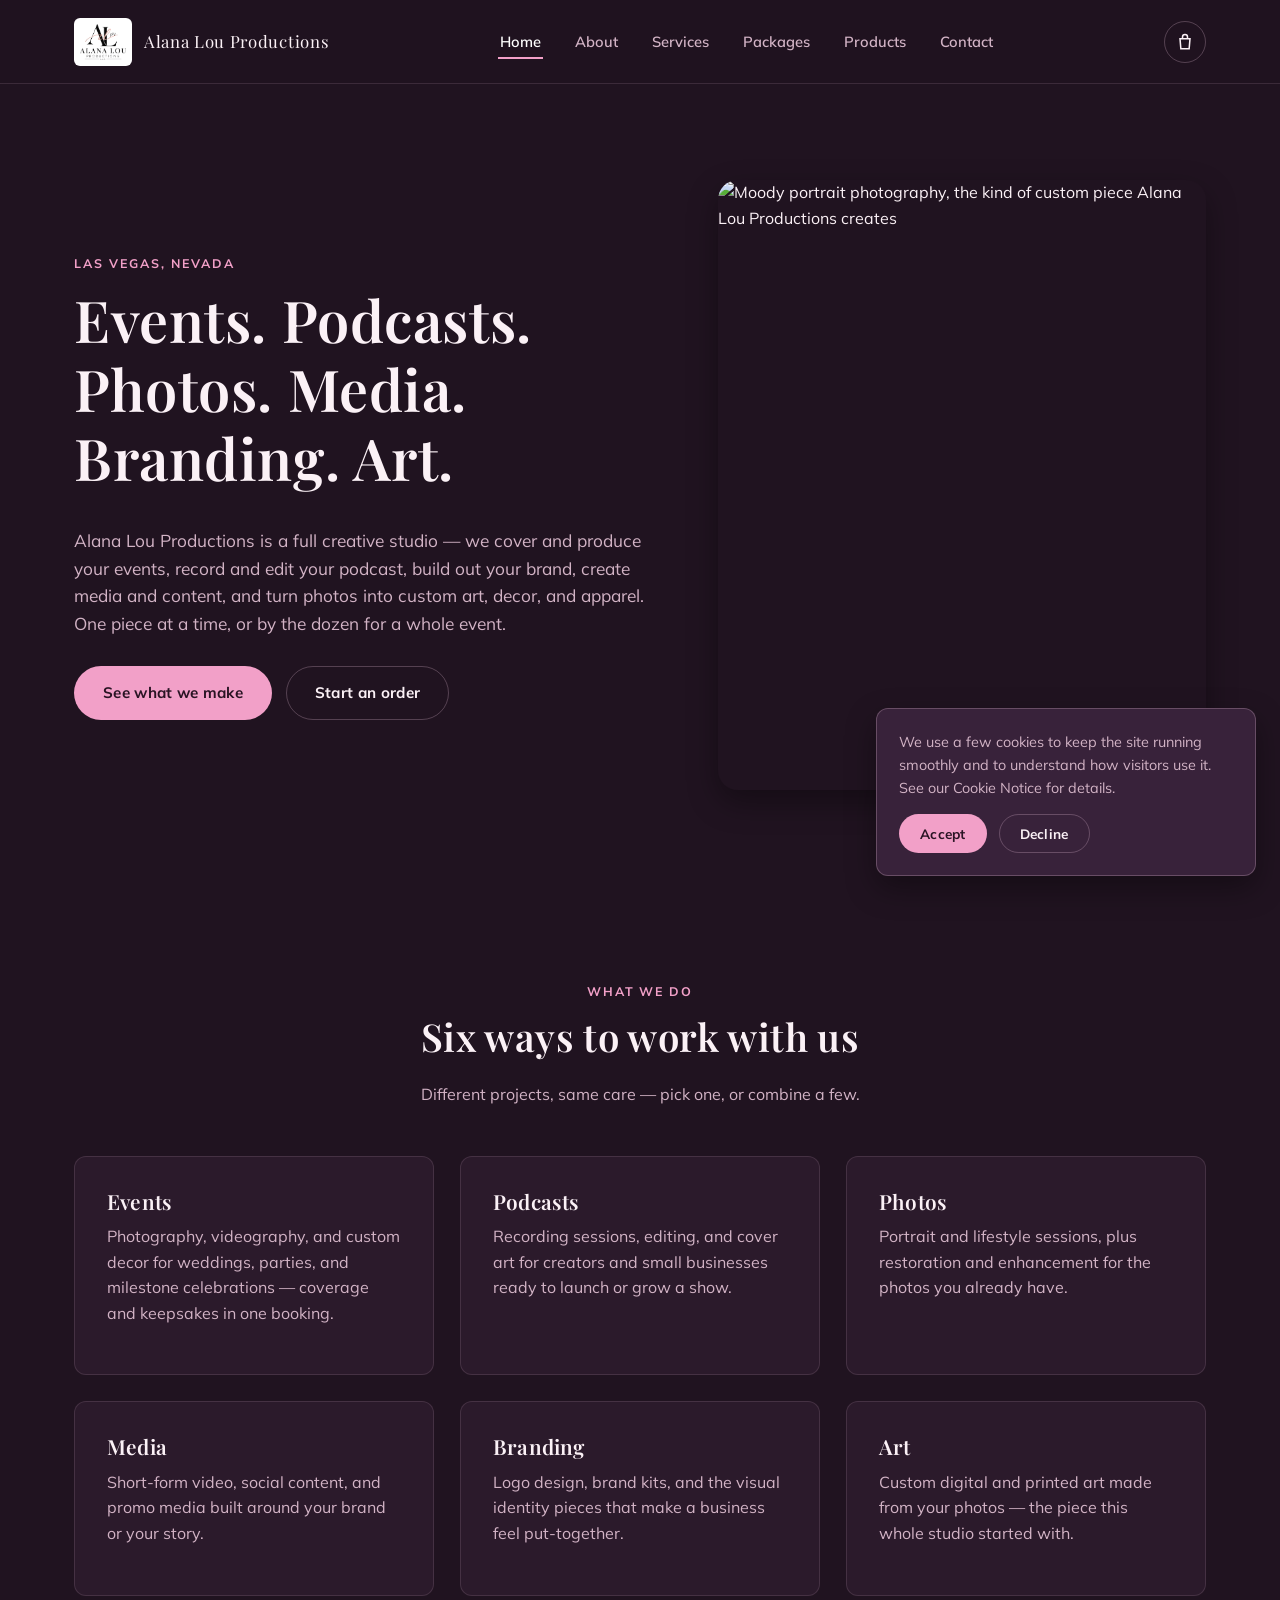
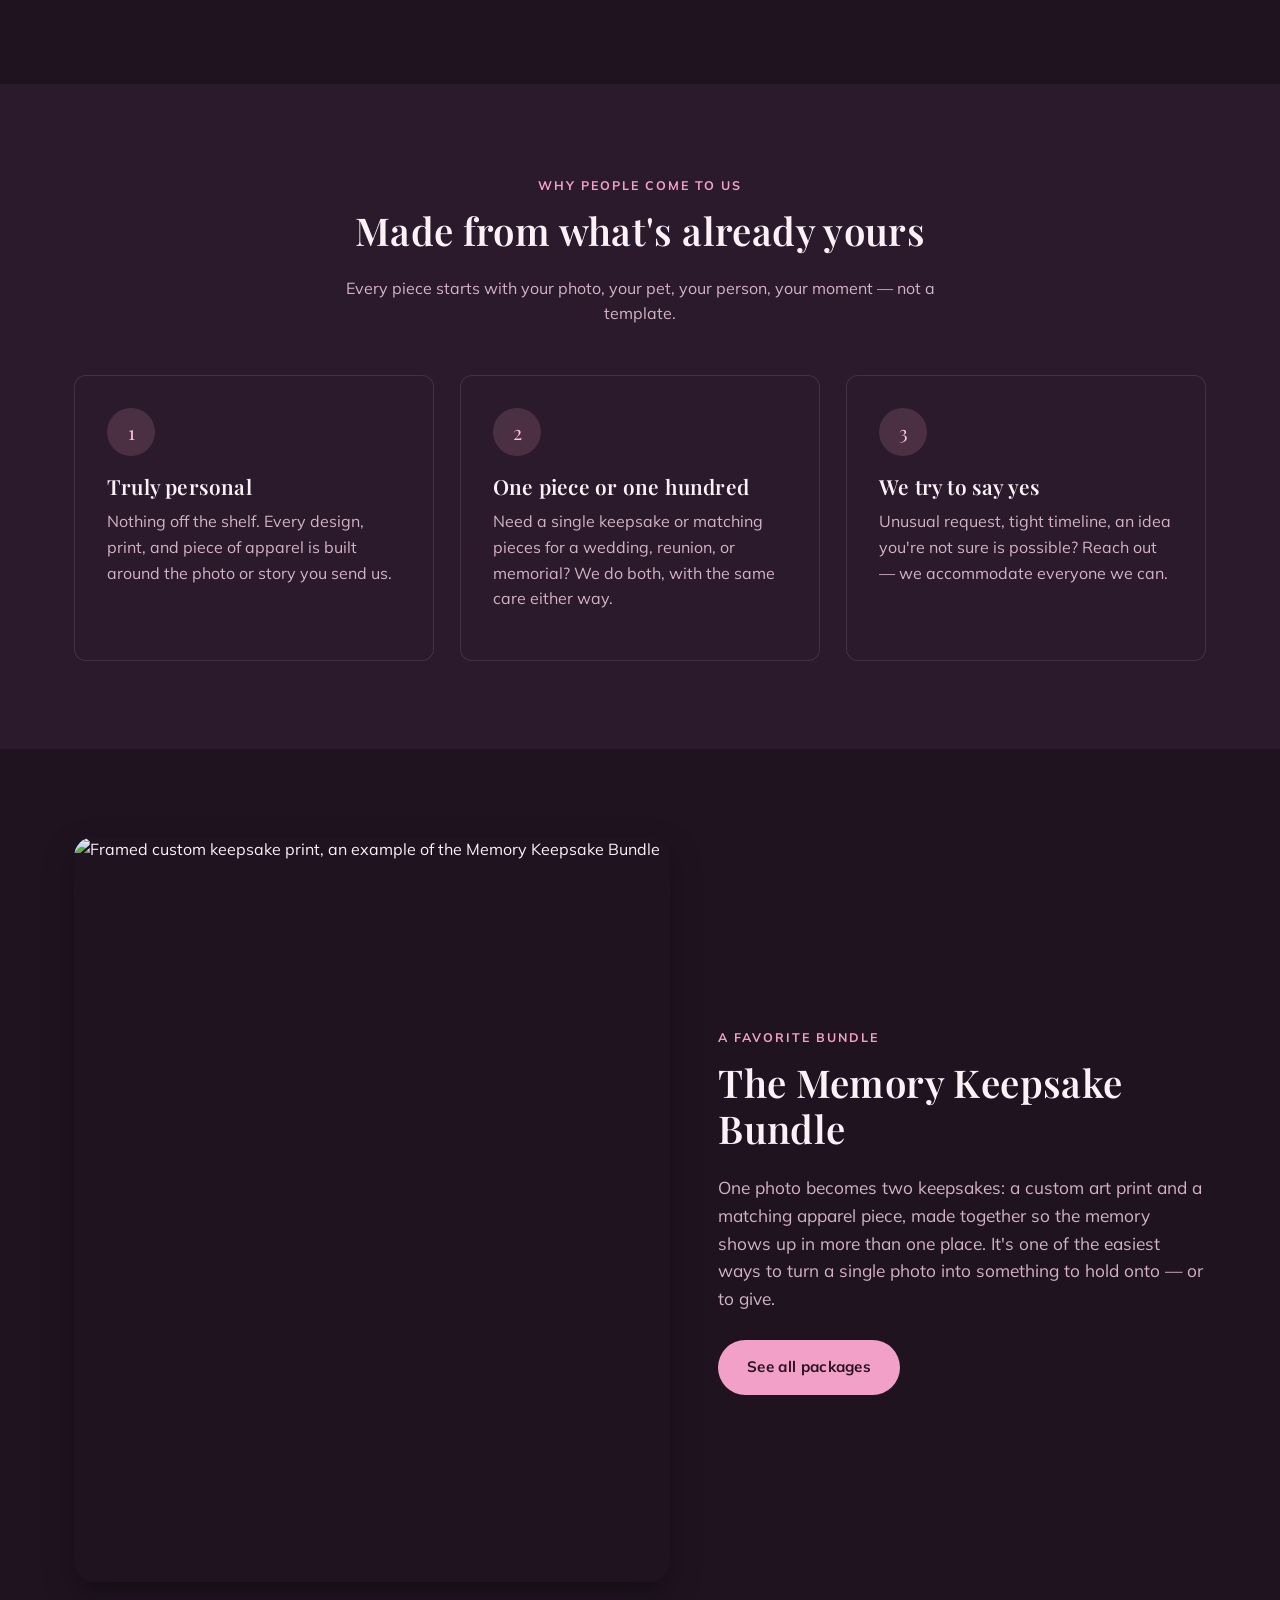
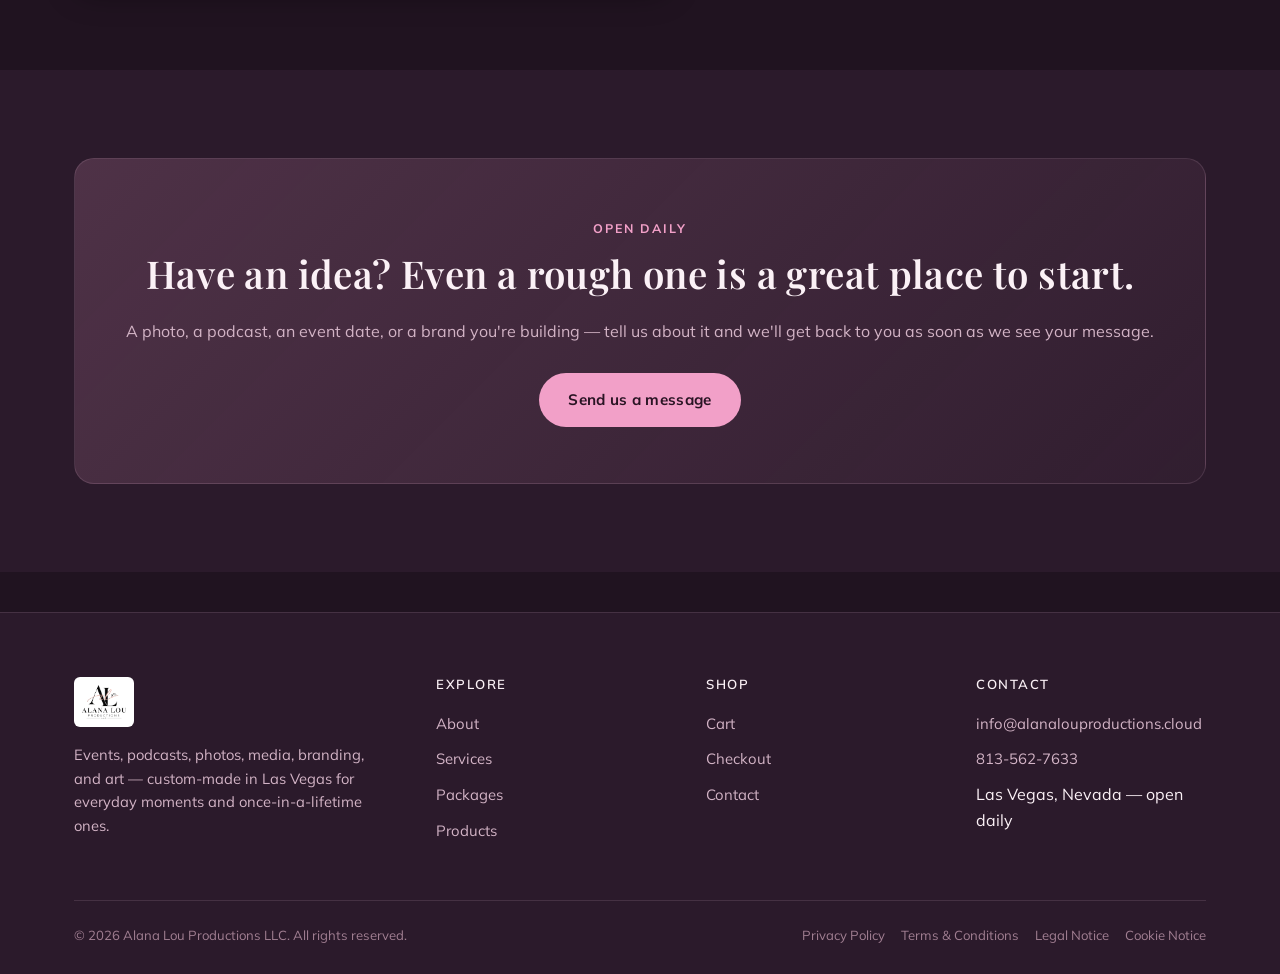
==== commit b2fe0bef: "Give the header/footer logo a bright square backdrop The logo artwork itself is unchanged; it's now " ====
--- a/index.html
+++ b/index.html
@@ -15,7 +15,7 @@
 <header class="site-header">
   <div class="container">
     <a href="index.html" class="brand">
-      <img src="assets/images/logo-header.png" alt="Alana Lou Productions LLC">
+      <span class="logo-chip"><img src="assets/images/logo-header.png" alt="Alana Lou Productions LLC"></span>
       <span class="brand-text">Alana Lou Productions</span>
     </a>
     <nav class="nav-primary" aria-label="Primary">
@@ -167,7 +167,7 @@
   <div class="container">
     <div class="footer-grid">
       <div class="footer-brand">
-        <img src="assets/images/logo-header.png" alt="Alana Lou Productions LLC">
+        <span class="logo-chip"><img src="assets/images/logo-header.png" alt="Alana Lou Productions LLC"></span>
         <p>Events, podcasts, photos, media, branding, and art — custom-made in Las Vegas for everyday moments and once-in-a-lifetime ones.</p>
       </div>
       <div class="footer-col">
--- a/assets/css/style.css
+++ b/assets/css/style.css
@@ -156,8 +156,18 @@
   gap: 24px;
 }
 .brand{ display: flex; align-items: center; gap: 12px; }
-.brand img{ height: 46px; width: auto; }
 .brand-text{ display: none; }
+
+.logo-chip{
+  display: inline-flex;
+  align-items: center;
+  justify-content: center;
+  background: var(--color-white);
+  border-radius: 6px;
+  padding: 6px;
+  flex-shrink: 0;
+}
+.logo-chip img{ height: 36px; width: auto; display: block; }
 
 .nav-primary{ display: none; }
 .nav-primary ul{
@@ -368,7 +378,8 @@
 @media (min-width: 780px){
   .footer-grid{ grid-template-columns: 1.4fr 1fr 1fr 1fr; }
 }
-.footer-brand img{ height: 40px; margin-bottom: 16px; }
+.footer-brand .logo-chip{ margin-bottom: 16px; padding: 8px; }
+.footer-brand .logo-chip img{ height: 34px; }
 .footer-brand p{ max-width: 320px; font-size: 0.92rem; }
 .footer-col h4{
   font-family: var(--font-body);
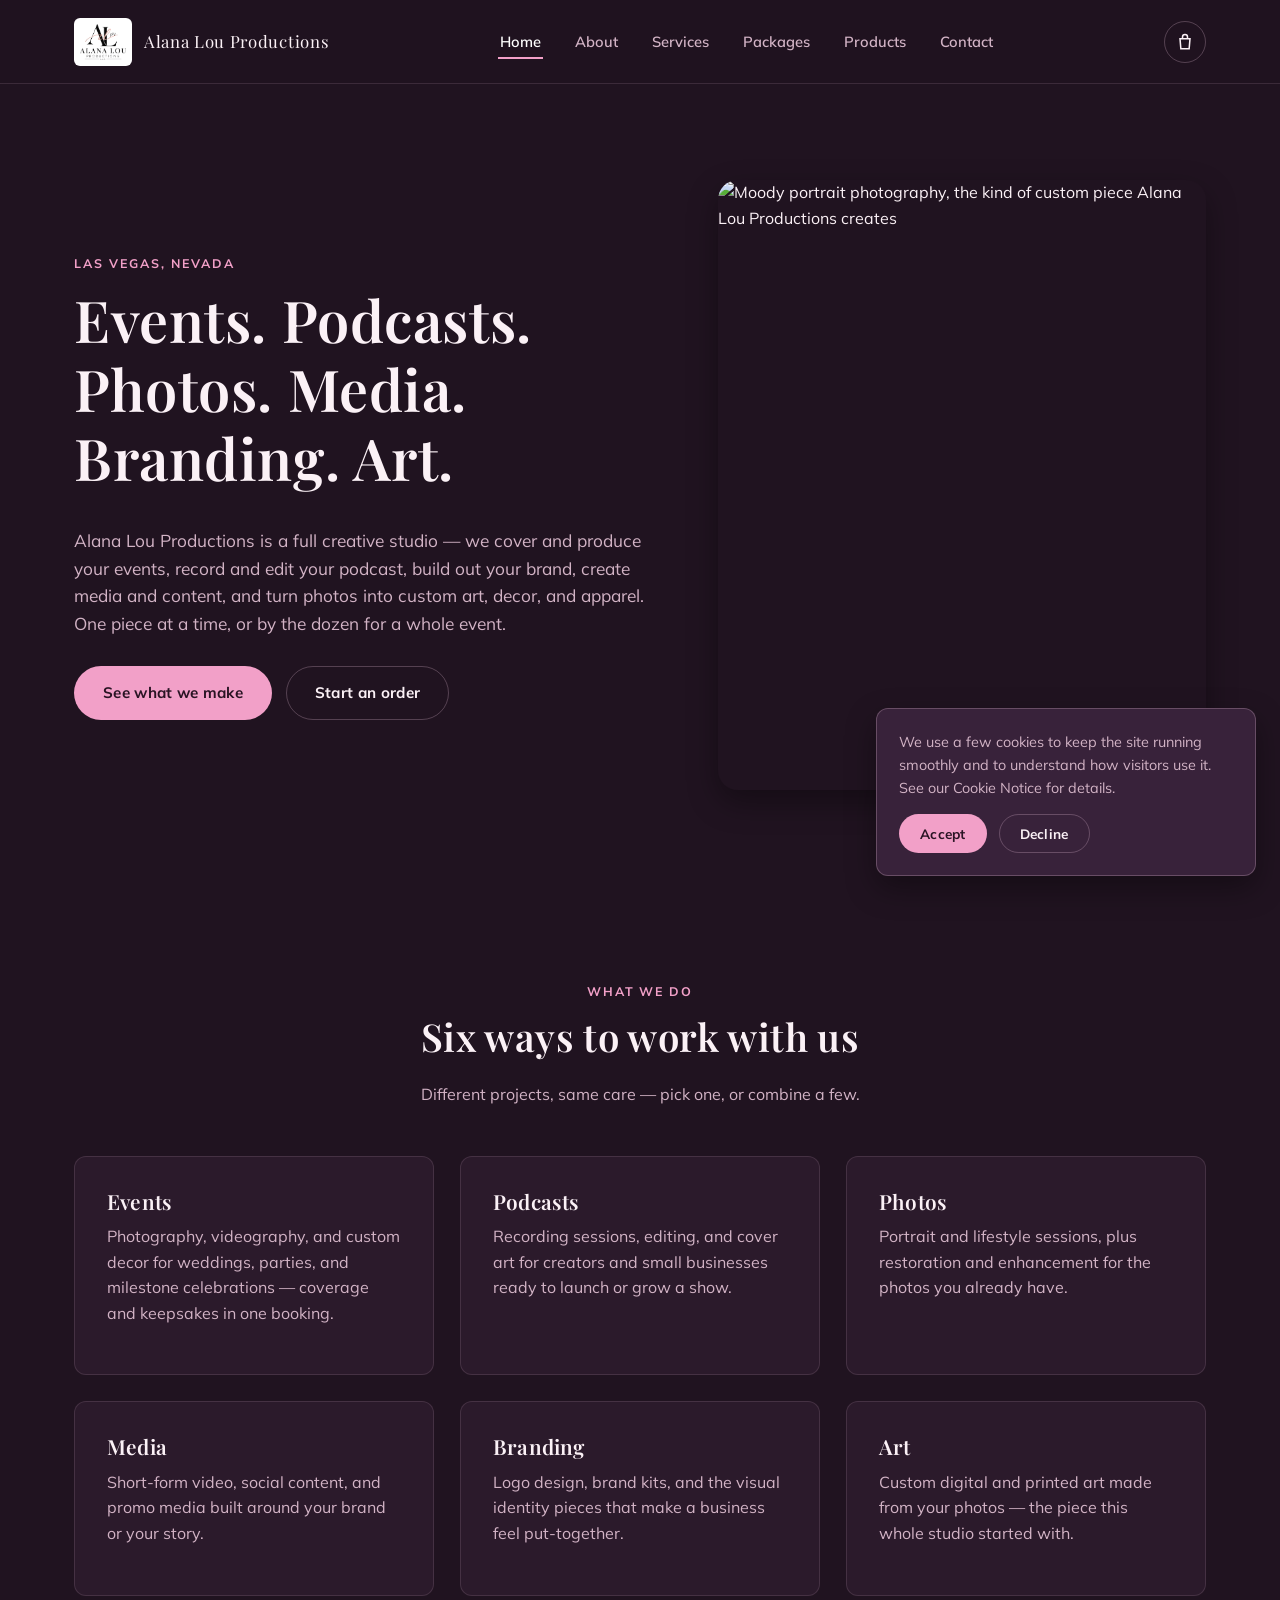
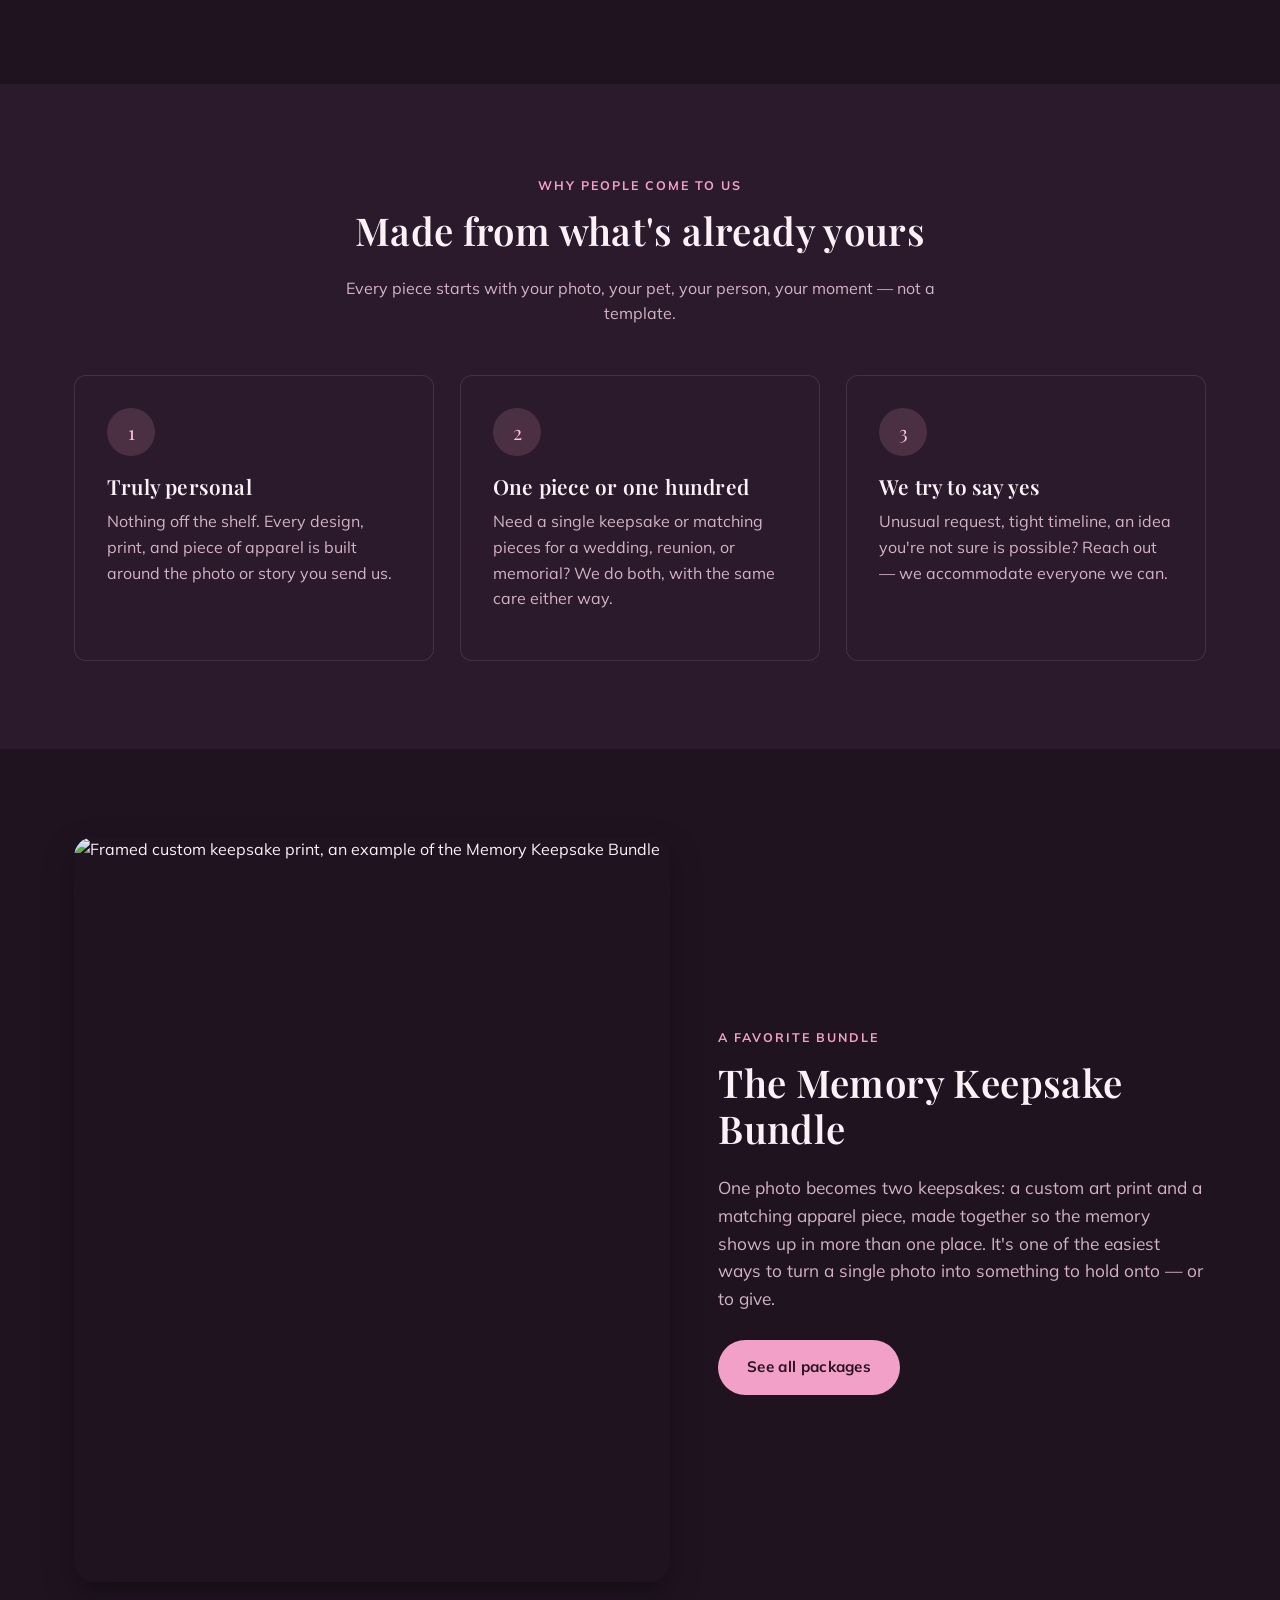
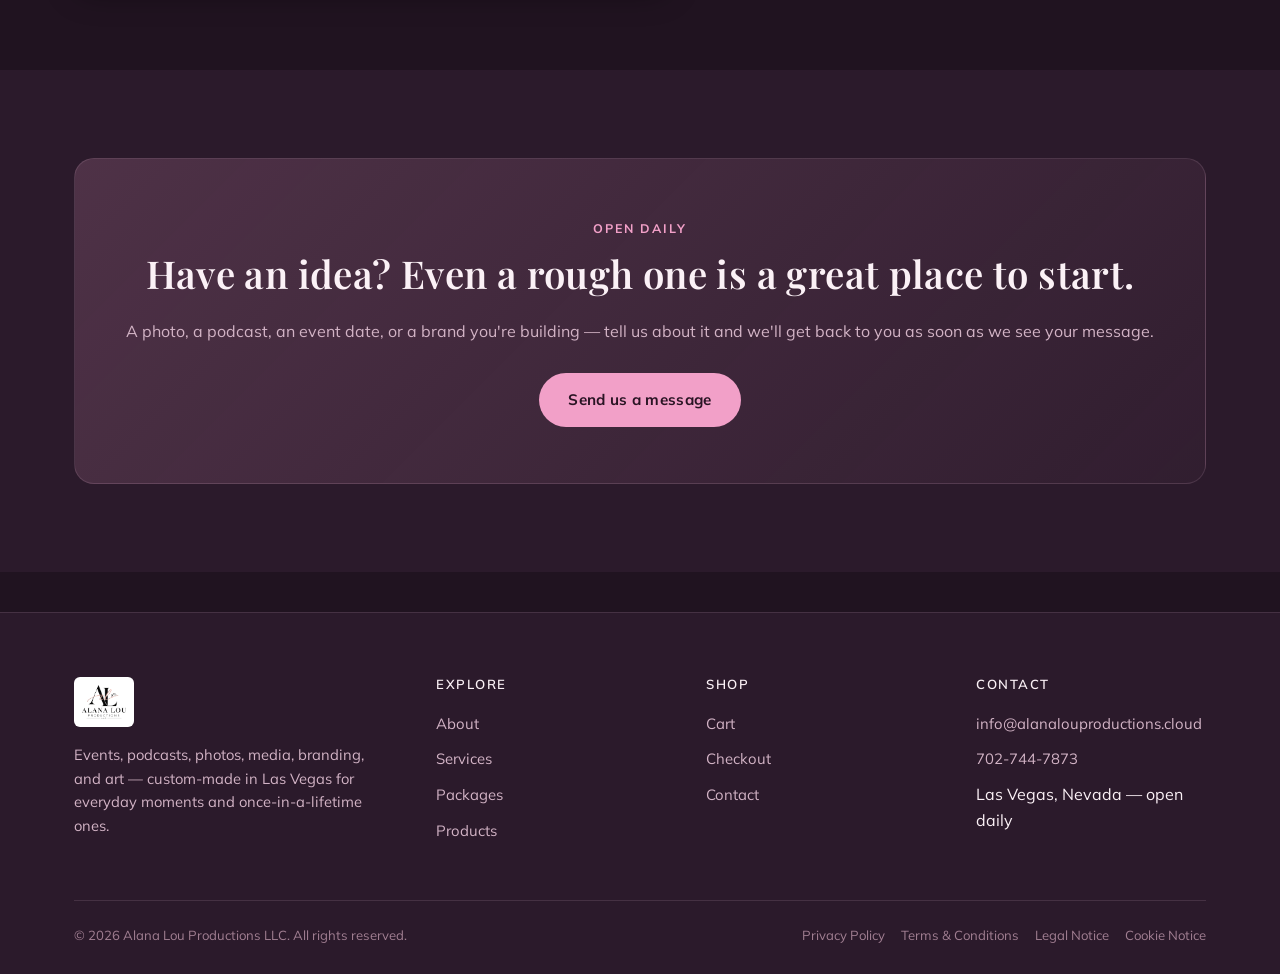
==== commit 16e409ca: "Update contact phone number to 702-744-7873 Co-Authored-By: Claude Sonnet 5 <noreply@anthropic.com> " ====
--- a/index.html
+++ b/index.html
@@ -191,7 +191,7 @@
         <h4>Contact</h4>
         <ul>
           <li><a href="mailto:info@alanalouproductions.cloud">info@alanalouproductions.cloud</a></li>
-          <li><a href="tel:+18135627633">813-562-7633</a></li>
+          <li><a href="tel:+17027447873">702-744-7873</a></li>
           <li>Las Vegas, Nevada — open daily</li>
         </ul>
       </div>
